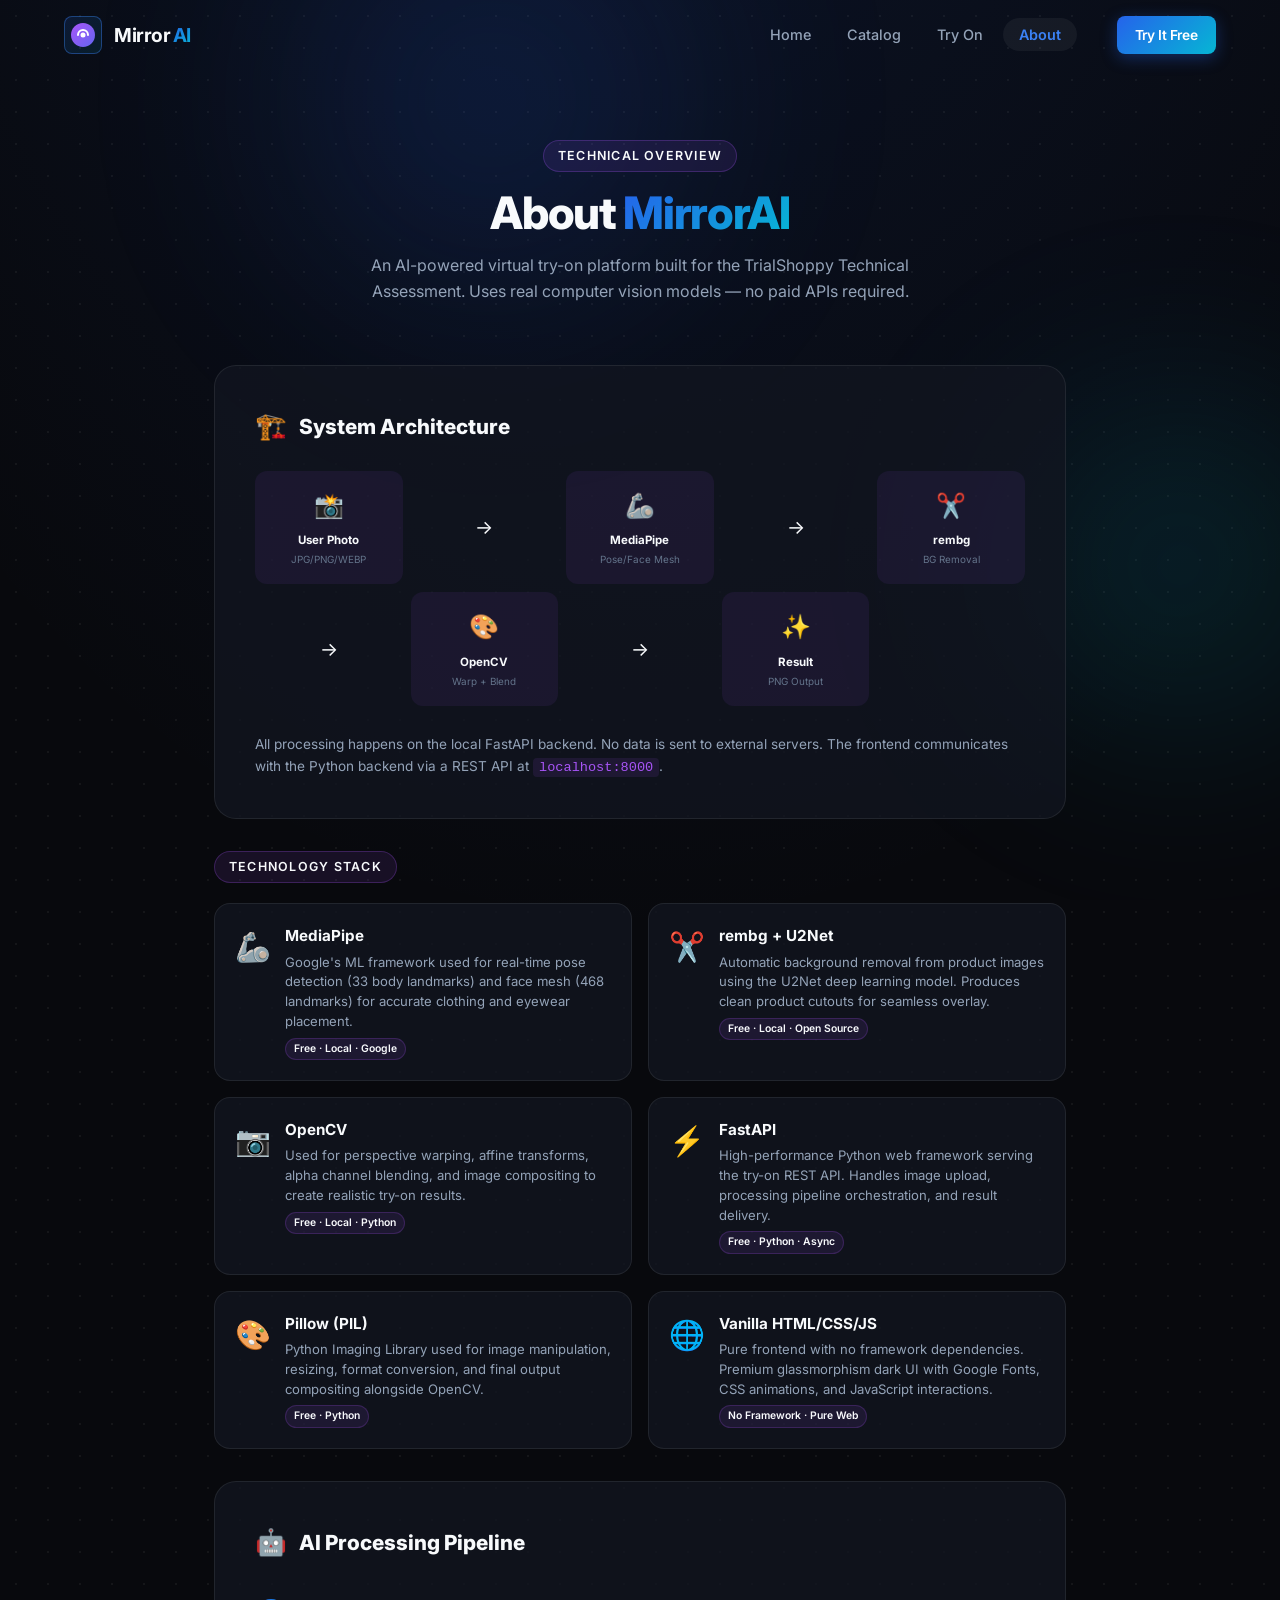
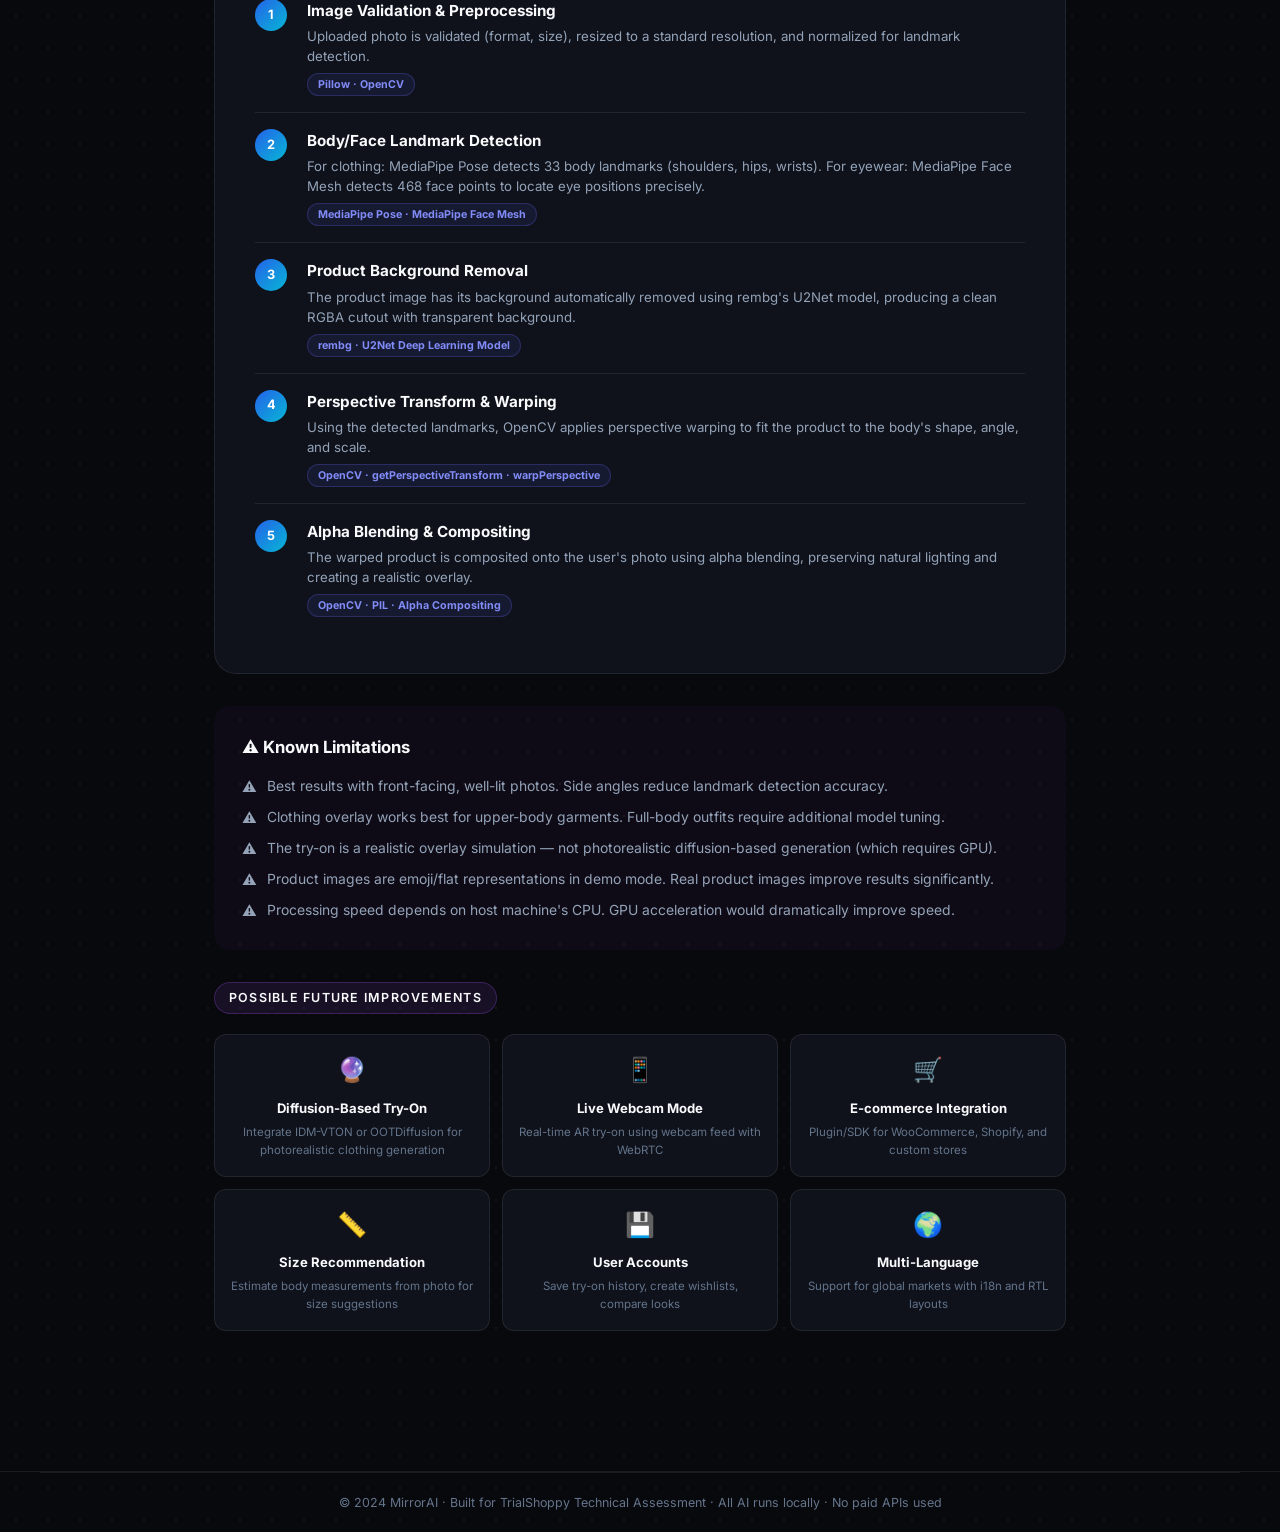
==== frontend/about.html @ 30d0e1f8 "Mirror AI" ====
<!DOCTYPE html>
<html lang="en">
<head>
  <meta charset="UTF-8" />
  <meta name="viewport" content="width=device-width, initial-scale=1.0" />
  <title>About — MirrorAI Virtual Try-On</title>
  <meta name="description" content="Learn about MirrorAI's technology stack, AI models used, architecture, and the team behind the virtual try-on platform." />
  <link rel="preconnect" href="https://fonts.googleapis.com" />
  <link rel="preconnect" href="https://fonts.gstatic.com" crossorigin />
  <link href="https://fonts.googleapis.com/css2?family=Outfit:wght@300;400;500;600;700;800;900&family=Inter:wght@300;400;500;600&display=swap" rel="stylesheet" />
  <link rel="stylesheet" href="css/main.css" />
  <style>
    .about-hero { padding: 140px 24px 60px; text-align: center; position: relative; z-index: 1; }
    .about-container { max-width: 900px; margin: 0 auto; padding: 0 24px 80px; position: relative; z-index: 1; }

    /* Architecture */
    .arch-card {
      background: var(--bg-card);
      border: 1px solid var(--border-subtle);
      border-radius: var(--radius-xl);
      padding: 40px;
      margin-bottom: 32px;
    }
    .arch-title { font-size: 1.3rem; font-weight: 800; margin-bottom: 24px; display: flex; align-items: center; gap: 12px; }
    .arch-emoji { font-size: 1.6rem; }

    .arch-flow {
      display: grid;
      grid-template-columns: repeat(5, 1fr);
      align-items: center;
      gap: 8px;
      margin-bottom: 28px;
    }

    .arch-node {
      text-align: center;
      padding: 16px 8px;
      background: rgba(168,85,247,0.08);
      border: 1px solid var(--border-purple);
      border-radius: var(--radius-md);
      transition: var(--transition-smooth);
    }

    .arch-node:hover { transform: translateY(-3px); box-shadow: var(--shadow-purple); }

    .arch-node-icon { font-size: 1.5rem; display: block; margin-bottom: 6px; }
    .arch-node-title { font-size: 0.72rem; font-weight: 700; color: var(--text-primary); }
    .arch-node-sub { font-size: 0.62rem; color: var(--text-muted); margin-top: 3px; }

    .arch-arrow {
      text-align: center;
      color: var(--purple-500);
      font-size: 1.2rem;
      flex-shrink: 0;
    }

    /* Tech Stack */
    .tech-grid {
      display: grid;
      grid-template-columns: repeat(2, 1fr);
      gap: 16px;
      margin-bottom: 32px;
    }

    .tech-card {
      display: flex;
      gap: 14px;
      align-items: flex-start;
      padding: 20px;
      background: var(--bg-card);
      border: 1px solid var(--border-subtle);
      border-radius: var(--radius-lg);
      transition: var(--transition-smooth);
    }
    .tech-card:hover { border-color: var(--border-purple); transform: translateY(-2px); }
    .tech-icon { font-size: 1.8rem; flex-shrink: 0; }
    .tech-name { font-size: 0.95rem; font-weight: 700; margin-bottom: 4px; }
    .tech-desc { font-size: 0.82rem; color: var(--text-secondary); line-height: 1.5; }
    .tech-badge { display: inline-block; margin-top: 6px; padding: 2px 8px; background: rgba(168,85,247,0.1); border: 1px solid rgba(168,85,247,0.2); border-radius: var(--radius-full); font-size: 0.65rem; font-weight: 600; color: var(--violet-400); }

    /* AI Pipeline */
    .pipeline {
      background: var(--bg-card);
      border: 1px solid var(--border-subtle);
      border-radius: var(--radius-xl);
      padding: 40px;
      margin-bottom: 32px;
    }

    .pipeline-step {
      display: flex;
      gap: 20px;
      align-items: flex-start;
      padding: 16px 0;
      border-bottom: 1px solid var(--border-subtle);
    }

    .pipeline-step:last-child { border-bottom: none; }

    .pipeline-num {
      width: 32px; height: 32px;
      background: var(--gradient-main);
      border-radius: 50%;
      display: flex; align-items: center; justify-content: center;
      font-size: 0.8rem; font-weight: 700; color: white;
      flex-shrink: 0;
    }

    .pipeline-content h4 { font-size: 0.95rem; font-weight: 700; margin-bottom: 4px; }
    .pipeline-content p { font-size: 0.83rem; color: var(--text-secondary); line-height: 1.5; }
    .pipeline-tech { display: inline-block; margin-top: 6px; padding: 2px 10px; background: rgba(99,102,241,0.1); border: 1px solid rgba(99,102,241,0.25); border-radius: var(--radius-full); font-size: 0.67rem; font-weight: 700; color: #818cf8; }

    /* Limitations */
    .limitations { background: rgba(168,85,247,0.04); border: 1px solid var(--border-purple); border-radius: var(--radius-lg); padding: 28px; margin-bottom: 32px; }
    .limitations h3 { font-size: 1.05rem; font-weight: 700; margin-bottom: 14px; }
    .limitations ul { list-style: none; display: flex; flex-direction: column; gap: 8px; }
    .limitations li { font-size: 0.87rem; color: var(--text-secondary); display: flex; gap: 10px; align-items: flex-start; }
    .limitations li::before { content: '⚠️'; font-size: 0.9rem; flex-shrink: 0; }

    /* Future */
    .future-grid { display: grid; grid-template-columns: repeat(3, 1fr); gap: 12px; }
    .future-card { padding: 16px; background: var(--bg-card); border: 1px solid var(--border-subtle); border-radius: var(--radius-md); text-align: center; }
    .future-icon { font-size: 1.5rem; margin-bottom: 8px; }
    .future-title { font-size: 0.82rem; font-weight: 700; color: var(--text-primary); margin-bottom: 4px; }
    .future-desc { font-size: 0.72rem; color: var(--text-muted); }

    @media (max-width: 768px) {
      .arch-flow { grid-template-columns: 1fr; }
      .arch-arrow { transform: rotate(90deg); font-size: 1rem; }
      .tech-grid { grid-template-columns: 1fr; }
      .future-grid { grid-template-columns: 1fr 1fr; }
    }
  </style>
</head>
<body>
  <div class="bg-orbs"><div class="orb orb-1"></div><div class="orb orb-2"></div></div>

  <nav class="navbar" id="navbar">
    <div class="nav-container">
      <a href="index.html" class="nav-logo">
        <div class="logo-icon">
          <svg width="28" height="28" viewBox="0 0 28 28" fill="none">
            <path d="M14 2C7.373 2 2 7.373 2 14s5.373 12 12 12 12-5.373 12-12S20.627 2 14 2z" fill="url(#lg)"/>
            <path d="M9 14a5 5 0 0 1 10 0" stroke="white" stroke-width="2" stroke-linecap="round"/>
            <circle cx="14" cy="14" r="2.5" fill="white"/>
            <defs><linearGradient id="lg" x1="2" y1="2" x2="26" y2="26" gradientUnits="userSpaceOnUse"><stop stop-color="#a855f7"/><stop offset="1" stop-color="#6366f1"/></linearGradient></defs>
          </svg>
        </div>
        <span class="logo-text">Mirror<span class="logo-accent">AI</span></span>
      </a>
      <ul class="nav-links">
        <li><a href="index.html" class="nav-link">Home</a></li>
        <li><a href="catalog.html" class="nav-link">Catalog</a></li>
        <li><a href="tryon.html" class="nav-link">Try On</a></li>
        <li><a href="about.html" class="nav-link active">About</a></li>
      </ul>
      <a href="tryon.html" class="btn-cta"><span>Try It Free</span></a>
      <button class="hamburger" id="hamburger"><span></span><span></span><span></span></button>
    </div>
  </nav>

  <section class="about-hero">
    <div class="section-tag">Technical Overview</div>
    <h1 class="section-title">About <span class="gradient-text">MirrorAI</span></h1>
    <p class="section-desc" style="max-width:560px;margin:0 auto">An AI-powered virtual try-on platform built for the TrialShoppy Technical Assessment. Uses real computer vision models — no paid APIs required.</p>
  </section>

  <div class="about-container">

    <!-- Architecture -->
    <div class="arch-card">
      <div class="arch-title"><span class="arch-emoji">🏗️</span> System Architecture</div>
      <div class="arch-flow">
        <div class="arch-node">
          <span class="arch-node-icon">📸</span>
          <div class="arch-node-title">User Photo</div>
          <div class="arch-node-sub">JPG/PNG/WEBP</div>
        </div>
        <div class="arch-arrow">→</div>
        <div class="arch-node">
          <span class="arch-node-icon">🦾</span>
          <div class="arch-node-title">MediaPipe</div>
          <div class="arch-node-sub">Pose/Face Mesh</div>
        </div>
        <div class="arch-arrow">→</div>
        <div class="arch-node">
          <span class="arch-node-icon">✂️</span>
          <div class="arch-node-title">rembg</div>
          <div class="arch-node-sub">BG Removal</div>
        </div>
        <div class="arch-arrow">→</div>
        <div class="arch-node">
          <span class="arch-node-icon">🎨</span>
          <div class="arch-node-title">OpenCV</div>
          <div class="arch-node-sub">Warp + Blend</div>
        </div>
        <div class="arch-arrow">→</div>
        <div class="arch-node">
          <span class="arch-node-icon">✨</span>
          <div class="arch-node-title">Result</div>
          <div class="arch-node-sub">PNG Output</div>
        </div>
      </div>
      <p style="font-size:0.85rem;color:var(--text-secondary)">All processing happens on the local FastAPI backend. No data is sent to external servers. The frontend communicates with the Python backend via a REST API at <code style="background:rgba(168,85,247,0.1);padding:2px 6px;border-radius:4px;color:#a855f7">localhost:8000</code>.</p>
    </div>

    <!-- Tech Stack -->
    <div class="section-tag" style="margin-bottom:20px">Technology Stack</div>
    <div class="tech-grid">
      <div class="tech-card">
        <span class="tech-icon">🦾</span>
        <div>
          <div class="tech-name">MediaPipe</div>
          <div class="tech-desc">Google's ML framework used for real-time pose detection (33 body landmarks) and face mesh (468 landmarks) for accurate clothing and eyewear placement.</div>
          <span class="tech-badge">Free · Local · Google</span>
        </div>
      </div>
      <div class="tech-card">
        <span class="tech-icon">✂️</span>
        <div>
          <div class="tech-name">rembg + U2Net</div>
          <div class="tech-desc">Automatic background removal from product images using the U2Net deep learning model. Produces clean product cutouts for seamless overlay.</div>
          <span class="tech-badge">Free · Local · Open Source</span>
        </div>
      </div>
      <div class="tech-card">
        <span class="tech-icon">📷</span>
        <div>
          <div class="tech-name">OpenCV</div>
          <div class="tech-desc">Used for perspective warping, affine transforms, alpha channel blending, and image compositing to create realistic try-on results.</div>
          <span class="tech-badge">Free · Local · Python</span>
        </div>
      </div>
      <div class="tech-card">
        <span class="tech-icon">⚡</span>
        <div>
          <div class="tech-name">FastAPI</div>
          <div class="tech-desc">High-performance Python web framework serving the try-on REST API. Handles image upload, processing pipeline orchestration, and result delivery.</div>
          <span class="tech-badge">Free · Python · Async</span>
        </div>
      </div>
      <div class="tech-card">
        <span class="tech-icon">🎨</span>
        <div>
          <div class="tech-name">Pillow (PIL)</div>
          <div class="tech-desc">Python Imaging Library used for image manipulation, resizing, format conversion, and final output compositing alongside OpenCV.</div>
          <span class="tech-badge">Free · Python</span>
        </div>
      </div>
      <div class="tech-card">
        <span class="tech-icon">🌐</span>
        <div>
          <div class="tech-name">Vanilla HTML/CSS/JS</div>
          <div class="tech-desc">Pure frontend with no framework dependencies. Premium glassmorphism dark UI with Google Fonts, CSS animations, and JavaScript interactions.</div>
          <span class="tech-badge">No Framework · Pure Web</span>
        </div>
      </div>
    </div>

    <!-- AI Pipeline -->
    <div class="pipeline">
      <div class="arch-title" style="margin-bottom:20px"><span class="arch-emoji">🤖</span> AI Processing Pipeline</div>
      <div class="pipeline-step">
        <div class="pipeline-num">1</div>
        <div class="pipeline-content">
          <h4>Image Validation & Preprocessing</h4>
          <p>Uploaded photo is validated (format, size), resized to a standard resolution, and normalized for landmark detection.</p>
          <span class="pipeline-tech">Pillow · OpenCV</span>
        </div>
      </div>
      <div class="pipeline-step">
        <div class="pipeline-num">2</div>
        <div class="pipeline-content">
          <h4>Body/Face Landmark Detection</h4>
          <p>For clothing: MediaPipe Pose detects 33 body landmarks (shoulders, hips, wrists). For eyewear: MediaPipe Face Mesh detects 468 face points to locate eye positions precisely.</p>
          <span class="pipeline-tech">MediaPipe Pose · MediaPipe Face Mesh</span>
        </div>
      </div>
      <div class="pipeline-step">
        <div class="pipeline-num">3</div>
        <div class="pipeline-content">
          <h4>Product Background Removal</h4>
          <p>The product image has its background automatically removed using rembg's U2Net model, producing a clean RGBA cutout with transparent background.</p>
          <span class="pipeline-tech">rembg · U2Net Deep Learning Model</span>
        </div>
      </div>
      <div class="pipeline-step">
        <div class="pipeline-num">4</div>
        <div class="pipeline-content">
          <h4>Perspective Transform & Warping</h4>
          <p>Using the detected landmarks, OpenCV applies perspective warping to fit the product to the body's shape, angle, and scale.</p>
          <span class="pipeline-tech">OpenCV · getPerspectiveTransform · warpPerspective</span>
        </div>
      </div>
      <div class="pipeline-step">
        <div class="pipeline-num">5</div>
        <div class="pipeline-content">
          <h4>Alpha Blending & Compositing</h4>
          <p>The warped product is composited onto the user's photo using alpha blending, preserving natural lighting and creating a realistic overlay.</p>
          <span class="pipeline-tech">OpenCV · PIL · Alpha Compositing</span>
        </div>
      </div>
    </div>

    <!-- Limitations -->
    <div class="limitations">
      <h3>⚠️ Known Limitations</h3>
      <ul>
        <li>Best results with front-facing, well-lit photos. Side angles reduce landmark detection accuracy.</li>
        <li>Clothing overlay works best for upper-body garments. Full-body outfits require additional model tuning.</li>
        <li>The try-on is a realistic overlay simulation — not photorealistic diffusion-based generation (which requires GPU).</li>
        <li>Product images are emoji/flat representations in demo mode. Real product images improve results significantly.</li>
        <li>Processing speed depends on host machine's CPU. GPU acceleration would dramatically improve speed.</li>
      </ul>
    </div>

    <!-- Future Improvements -->
    <div class="section-tag" style="margin-bottom:20px">Possible Future Improvements</div>
    <div class="future-grid">
      <div class="future-card">
        <div class="future-icon">🔮</div>
        <div class="future-title">Diffusion-Based Try-On</div>
        <div class="future-desc">Integrate IDM-VTON or OOTDiffusion for photorealistic clothing generation</div>
      </div>
      <div class="future-card">
        <div class="future-icon">📱</div>
        <div class="future-title">Live Webcam Mode</div>
        <div class="future-desc">Real-time AR try-on using webcam feed with WebRTC</div>
      </div>
      <div class="future-card">
        <div class="future-icon">🛒</div>
        <div class="future-title">E-commerce Integration</div>
        <div class="future-desc">Plugin/SDK for WooCommerce, Shopify, and custom stores</div>
      </div>
      <div class="future-card">
        <div class="future-icon">📏</div>
        <div class="future-title">Size Recommendation</div>
        <div class="future-desc">Estimate body measurements from photo for size suggestions</div>
      </div>
      <div class="future-card">
        <div class="future-icon">💾</div>
        <div class="future-title">User Accounts</div>
        <div class="future-desc">Save try-on history, create wishlists, compare looks</div>
      </div>
      <div class="future-card">
        <div class="future-icon">🌍</div>
        <div class="future-title">Multi-Language</div>
        <div class="future-desc">Support for global markets with i18n and RTL layouts</div>
      </div>
    </div>

  </div>

  <footer class="footer">
    <div class="footer-bottom">
      <p>© 2024 MirrorAI · Built for TrialShoppy Technical Assessment · All AI runs locally · No paid APIs used</p>
    </div>
  </footer>

  <script src="js/main.js"></script>
</body>
</html>
---- frontend/css/main.css ----
/* ============================================
   MirrorAI — Design System
   Precision Luxury Tech & Studio Modernism
   ============================================ */

/* ---------- CSS Variables ---------- */
:root {
  /* Brand Accents — Electric Sapphire & Polar Cyan */
  --accent-primary: #2563eb;
  --accent-light: #3b82f6;
  --accent-cyan: #06b6d4;
  --accent-sky: #38bdf8;
  --accent-glow: rgba(59, 130, 246, 0.22);

  /* Deep Space Obsidian Surfaces */
  --bg-primary: #08090d;
  --bg-secondary: #0e1118;
  --bg-card: rgba(18, 22, 32, 0.75);
  --bg-card-hover: rgba(24, 30, 44, 0.85);
  --bg-glass: rgba(255, 255, 255, 0.03);
  --bg-input: #12151f;

  /* Borders & Dividers */
  --border-subtle: rgba(255, 255, 255, 0.08);
  --border-card: rgba(255, 255, 255, 0.1);
  --border-accent: rgba(59, 130, 246, 0.4);
  --border-hover: rgba(255, 255, 255, 0.18);

  /* High-Contrast Titanium Typography */
  --text-primary: #f8fafc;
  --text-secondary: #94a3b8;
  --text-muted: #64748b;

  /* Gradients */
  --gradient-main: linear-gradient(135deg, #2563eb 0%, #06b6d4 100%);
  --gradient-card: linear-gradient(180deg, rgba(255, 255, 255, 0.05) 0%, rgba(255, 255, 255, 0.01) 100%);
  --gradient-glow: radial-gradient(ellipse at 50% 0%, rgba(37, 99, 235, 0.15) 0%, transparent 70%);

  /* Shadows */
  --shadow-sm: 0 2px 8px rgba(0, 0, 0, 0.4);
  --shadow-card: 0 12px 36px -8px rgba(0, 0, 0, 0.6), inset 0 1px 0 rgba(255, 255, 255, 0.08);
  --shadow-card-hover: 0 20px 48px -10px rgba(0, 0, 0, 0.8), 0 0 24px rgba(59, 130, 246, 0.15), inset 0 1px 0 rgba(255, 255, 255, 0.14);
  --shadow-button: 0 4px 16px rgba(37, 99, 235, 0.35);
  --shadow-button-hover: 0 6px 24px rgba(37, 99, 235, 0.55);

  /* Radii */
  --radius-xs: 6px;
  --radius-sm: 8px;
  --radius-md: 12px;
  --radius-lg: 16px;
  --radius-xl: 22px;
  --radius-full: 9999px;

  /* Transitions */
  --transition-fast: 0.15s ease;
  --transition-smooth: 0.25s cubic-bezier(0.16, 1, 0.3, 1);
  --transition-bounce: 0.35s cubic-bezier(0.34, 1.56, 0.64, 1);
}

/* ---------- Reset & Base ---------- */
*, *::before, *::after { box-sizing: border-box; margin: 0; padding: 0; }

html { scroll-behavior: smooth; }

body {
  font-family: 'Inter', -apple-system, BlinkMacSystemFont, 'Segoe UI', Roboto, sans-serif;
  background-color: var(--bg-primary);
  background-image: 
    radial-gradient(ellipse 80% 50% at 50% -20%, rgba(37, 99, 235, 0.14), transparent),
    radial-gradient(rgba(255, 255, 255, 0.05) 1px, transparent 1px);
  background-size: 100% 100%, 32px 32px;
  color: var(--text-primary);
  min-height: 100vh;
  overflow-x: hidden;
  line-height: 1.6;
  -webkit-font-smoothing: antialiased;
  -moz-osx-font-smoothing: grayscale;
}

a { text-decoration: none; color: inherit; }
img { max-width: 100%; display: block; }
button { cursor: pointer; border: none; background: none; font-family: inherit; }

/* ---------- Subtle Atmospheric Ambience ---------- */
.bg-orbs {
  position: fixed;
  inset: 0;
  pointer-events: none;
  z-index: 0;
  overflow: hidden;
}

.orb {
  position: absolute;
  border-radius: 50%;
  filter: blur(100px);
  opacity: 0.2;
  transition: opacity 0.5s ease;
}

.orb-1 {
  width: 600px; height: 600px;
  background: radial-gradient(circle, #2563eb 0%, transparent 70%);
  top: -200px; left: 15%;
}
.orb-2 {
  width: 500px; height: 500px;
  background: radial-gradient(circle, #06b6d4 0%, transparent 70%);
  top: 35%; right: -150px;
}
.orb-3 {
  width: 450px; height: 450px;
  background: radial-gradient(circle, #1d4ed8 0%, transparent 70%);
  bottom: 10%; left: -100px;
}
.orb-4 {
  width: 400px; height: 400px;
  background: radial-gradient(circle, #0284c7 0%, transparent 70%);
  bottom: -150px; right: 20%;
}

/* ---------- Navbar ---------- */
.navbar {
  position: fixed;
  top: 0; left: 0; right: 0;
  z-index: 1000;
  padding: 16px 0;
  transition: var(--transition-smooth);
}

.navbar.scrolled {
  background: rgba(8, 9, 13, 0.82);
  backdrop-filter: blur(20px);
  -webkit-backdrop-filter: blur(20px);
  border-bottom: 1px solid var(--border-subtle);
  padding: 12px 0;
  box-shadow: 0 8px 32px rgba(0, 0, 0, 0.5);
}

.nav-container {
  max-width: 1200px;
  margin: 0 auto;
  padding: 0 24px;
  display: flex;
  align-items: center;
  gap: 40px;
}

.nav-logo {
  display: flex;
  align-items: center;
  gap: 12px;
  flex-shrink: 0;
}

.logo-icon {
  width: 38px; height: 38px;
  display: flex; align-items: center; justify-content: center;
  background: linear-gradient(135deg, rgba(37, 99, 235, 0.15), rgba(6, 182, 212, 0.1));
  border: 1px solid var(--border-accent);
  border-radius: var(--radius-sm);
  transition: var(--transition-smooth);
}

.nav-logo:hover .logo-icon {
  background: linear-gradient(135deg, rgba(37, 99, 235, 0.3), rgba(6, 182, 212, 0.2));
  border-color: var(--accent-light);
  box-shadow: 0 0 20px rgba(59, 130, 246, 0.3);
}

.logo-text {
  font-size: 1.2rem;
  font-weight: 700;
  color: var(--text-primary);
  letter-spacing: -0.02em;
}

.logo-accent { 
  background: var(--gradient-main);
  -webkit-background-clip: text;
  -webkit-text-fill-color: transparent;
  background-clip: text;
  margin-left: 2px;
}

.nav-links {
  display: flex;
  align-items: center;
  gap: 4px;
  list-style: none;
  margin-left: auto;
}

.nav-link {
  padding: 8px 16px;
  font-size: 0.9rem;
  font-weight: 500;
  color: var(--text-secondary);
  border-radius: var(--radius-full);
  transition: var(--transition-fast);
}

.nav-link:hover, .nav-link.active {
  color: var(--text-primary);
  background: rgba(255, 255, 255, 0.05);
}

.nav-link.active { 
  color: var(--accent-light); 
  font-weight: 600;
}

.btn-cta {
  display: flex;
  align-items: center;
  gap: 8px;
  padding: 8px 18px;
  background: var(--gradient-main);
  border-radius: var(--radius-sm);
  font-size: 0.86rem;
  font-weight: 600;
  color: #ffffff;
  transition: var(--transition-smooth);
  box-shadow: var(--shadow-button);
  white-space: nowrap;
  flex-shrink: 0;
  letter-spacing: -0.01em;
}

.btn-cta:hover {
  transform: translateY(-1px);
  box-shadow: var(--shadow-button-hover);
  filter: brightness(1.08);
}

.hamburger {
  display: none;
  flex-direction: column;
  gap: 5px;
  padding: 8px;
  margin-left: auto;
}
.hamburger span {
  width: 22px; height: 2px;
  background: var(--text-secondary);
  border-radius: 2px;
  transition: var(--transition-smooth);
}

/* ---------- Hero Section ---------- */
.hero {
  position: relative;
  z-index: 1;
  min-height: 100vh;
  display: flex;
  align-items: center;
  padding: 130px 24px 80px;
  max-width: 1200px;
  margin: 0 auto;
  gap: 60px;
}

.hero-content {
  flex: 1;
  max-width: 580px;
}

.hero-badge {
  display: inline-flex;
  align-items: center;
  gap: 8px;
  padding: 6px 14px;
  background: rgba(37, 99, 235, 0.08);
  border: 1px solid rgba(59, 130, 246, 0.25);
  border-radius: var(--radius-full);
  font-size: 0.78rem;
  font-weight: 600;
  color: var(--accent-sky);
  letter-spacing: 0.04em;
  text-transform: uppercase;
  margin-bottom: 24px;
  animation: fadeInUp 0.5s ease both;
}

.badge-dot {
  width: 6px; height: 6px;
  background: var(--accent-cyan);
  border-radius: 50%;
  box-shadow: 0 0 8px var(--accent-cyan);
  animation: pulse 2s ease infinite;
}

@keyframes pulse {
  0%, 100% { opacity: 1; transform: scale(1); }
  50% { opacity: 0.6; transform: scale(1.3); }
}

.hero-title {
  font-size: clamp(3rem, 5.5vw, 4.8rem);
  font-weight: 800;
  line-height: 1.05;
  letter-spacing: -0.04em;
  margin-bottom: 22px;
  animation: fadeInUp 0.5s 0.1s ease both;
}

.gradient-text {
  background: var(--gradient-main);
  -webkit-background-clip: text;
  -webkit-text-fill-color: transparent;
  background-clip: text;
}

.hero-subtitle-inline {
  color: var(--text-muted);
  font-weight: 700;
}

.hero-description {
  font-size: 1.08rem;
  color: var(--text-secondary);
  line-height: 1.65;
  margin-bottom: 36px;
  font-weight: 400;
  animation: fadeInUp 0.5s 0.2s ease both;
}

.hero-description em { color: var(--accent-sky); font-style: normal; font-weight: 600; }

.hero-actions {
  display: flex;
  gap: 14px;
  align-items: center;
  flex-wrap: wrap;
  margin-bottom: 48px;
  animation: fadeInUp 0.5s 0.3s ease both;
}

.btn-primary {
  display: inline-flex;
  align-items: center;
  gap: 10px;
  padding: 12px 24px;
  background: var(--gradient-main);
  border-radius: var(--radius-sm);
  font-size: 0.95rem;
  font-weight: 600;
  color: white;
  box-shadow: var(--shadow-button);
  transition: var(--transition-smooth);
  position: relative;
  overflow: hidden;
  letter-spacing: -0.01em;
}

.btn-primary:hover {
  transform: translateY(-2px);
  box-shadow: var(--shadow-button-hover);
  filter: brightness(1.08);
}
.btn-primary:active { transform: translateY(0); }

.btn-secondary {
  display: inline-flex;
  align-items: center;
  gap: 8px;
  padding: 12px 24px;
  background: var(--bg-card);
  border: 1px solid var(--border-subtle);
  border-radius: var(--radius-sm);
  font-size: 0.95rem;
  font-weight: 500;
  color: var(--text-primary);
  transition: var(--transition-smooth);
}

.btn-secondary:hover {
  background: var(--bg-card-hover);
  border-color: var(--border-hover);
  transform: translateY(-1px);
}

.btn-ghost {
  font-size: 0.92rem;
  font-weight: 600;
  color: var(--text-secondary);
  padding: 8px 6px;
  transition: var(--transition-fast);
}
.btn-ghost:hover { color: var(--accent-light); }

.btn-large { padding: 16px 36px; font-size: 1.05rem; }

.hero-stats {
  display: flex;
  align-items: center;
  gap: 24px;
  animation: fadeInUp 0.6s 0.4s ease both;
}

.stat { text-align: center; }
.stat-number {
  display: block;
  font-size: 1.6rem;
  font-weight: 800;
  background: var(--gradient-main);
  -webkit-background-clip: text;
  -webkit-text-fill-color: transparent;
  background-clip: text;
  letter-spacing: -0.02em;
}
.stat-label { font-size: 0.78rem; color: var(--text-muted); font-weight: 500; margin-top: 2px; }
.stat-divider { width: 1px; height: 36px; background: var(--border-subtle); }

/* ---------- Hero Visual ---------- */
.hero-visual {
  flex: 1;
  display: flex;
  align-items: center;
  justify-content: center;
  position: relative;
  animation: fadeInUp 0.6s 0.2s ease both;
}

.phone-mockup {
  position: relative;
  z-index: 2;
}

.phone-frame {
  width: 260px;
  background: rgba(13,13,26,0.9);
  border: 1.5px solid rgba(168,85,247,0.3);
  border-radius: 36px;
  padding: 16px;
  backdrop-filter: blur(20px);
  box-shadow: 0 30px 80px rgba(0,0,0,0.5), inset 0 1px 0 rgba(255,255,255,0.1), var(--shadow-purple);
  position: relative;
  overflow: hidden;
}

.phone-frame::before {
  content: '';
  position: absolute;
  top: 0; left: 50%;
  transform: translateX(-50%);
  width: 80px; height: 22px;
  background: rgba(7,7,15,0.95);
  border-radius: 0 0 16px 16px;
}

.phone-screen { border-radius: 24px; overflow: hidden; }

.screen-header {
  display: flex;
  align-items: center;
  justify-content: space-between;
  padding: 20px 16px 12px;
  background: rgba(168,85,247,0.08);
  border-bottom: 1px solid var(--border-subtle);
}

.screen-logo { font-size: 0.8rem; font-weight: 700; color: var(--violet-400); }
.screen-status { font-size: 0.65rem; color: #4ade80; font-weight: 600; }

.screen-content {
  height: 340px;
  background: linear-gradient(180deg, rgba(13,13,26,1) 0%, rgba(30,20,60,0.8) 100%);
  display: flex;
  flex-direction: column;
  align-items: center;
  justify-content: center;
  padding: 20px;
  position: relative;
  overflow: hidden;
}

.avatar-container {
  position: relative;
  width: 120px;
  height: 200px;
  margin: 0 auto;
}

.avatar-silhouette { width: 100%; height: 100%; }

.scan-line {
  position: absolute;
  left: -10%; right: -10%;
  height: 2px;
  background: linear-gradient(90deg, transparent, rgba(168,85,247,0.8), transparent);
  animation: scanMove 2.5s ease-in-out infinite;
  box-shadow: 0 0 12px rgba(168,85,247,0.6);
}

@keyframes scanMove {
  0% { top: 5%; opacity: 0; }
  10% { opacity: 1; }
  90% { opacity: 1; }
  100% { top: 95%; opacity: 0; }
}

.ai-points { position: absolute; inset: 0; }
.ai-point {
  position: absolute;
  width: 6px; height: 6px;
  background: var(--purple-500);
  border-radius: 50%;
  box-shadow: 0 0 8px var(--purple-500);
  animation: aiPulse 1.5s ease infinite;
}
.ai-point:nth-child(2) { animation-delay: 0.2s; }
.ai-point:nth-child(3) { animation-delay: 0.4s; }
.ai-point:nth-child(4) { animation-delay: 0.6s; }
.ai-point:nth-child(5) { animation-delay: 0.8s; }
.ai-point:nth-child(6) { animation-delay: 1.0s; }
.ai-point:nth-child(7) { animation-delay: 1.2s; }

@keyframes aiPulse {
  0%, 100% { opacity: 0.4; transform: scale(1); }
  50% { opacity: 1; transform: scale(1.4); }
}

.screen-tags {
  display: flex;
  flex-direction: column;
  gap: 8px;
  margin-top: 16px;
  width: 100%;
}

.tag {
  padding: 6px 12px;
  border-radius: var(--radius-full);
  font-size: 0.7rem;
  font-weight: 600;
  text-align: center;
}

.tag-1 {
  background: rgba(168,85,247,0.15);
  border: 1px solid rgba(168,85,247,0.3);
  color: var(--violet-400);
  animation: tagPop 2s ease infinite;
}
.tag-2 {
  background: rgba(99,102,241,0.15);
  border: 1px solid rgba(99,102,241,0.3);
  color: #818cf8;
  animation: tagPop 2s 1s ease infinite;
}

@keyframes tagPop {
  0%, 100% { opacity: 0.7; }
  50% { opacity: 1; }
}

.phone-glow {
  position: absolute;
  bottom: -60px; left: 50%;
  transform: translateX(-50%);
  width: 200px; height: 120px;
  background: radial-gradient(ellipse, rgba(168,85,247,0.4), transparent 70%);
  border-radius: 50%;
  filter: blur(20px);
}

/* Floating Cards */
.floating-cards { position: absolute; inset: 0; pointer-events: none; }

.float-card {
  position: absolute;
  display: flex;
  align-items: center;
  gap: 10px;
  padding: 12px 16px;
  background: rgba(13,13,26,0.85);
  border: 1px solid var(--border-purple);
  border-radius: var(--radius-md);
  backdrop-filter: blur(12px);
  box-shadow: var(--shadow-card);
  pointer-events: all;
}

.card-clothing { top: 10%; right: -20px; animation: floatCard 5s ease-in-out infinite; }
.card-eyewear { top: 45%; left: -30px; animation: floatCard 5s 1.5s ease-in-out infinite; }
.card-result { bottom: 15%; right: -20px; animation: floatCard 5s 3s ease-in-out infinite; }

@keyframes floatCard {
  0%, 100% { transform: translateY(0); }
  50% { transform: translateY(-10px); }
}

.fc-emoji { font-size: 1.4rem; }
.fc-title { font-size: 0.78rem; font-weight: 700; color: var(--text-primary); }
.fc-sub { font-size: 0.65rem; color: var(--text-muted); }

/* ---------- Sections Common ---------- */
.section-container {
  max-width: 1200px;
  margin: 0 auto;
  padding: 80px 24px;
  position: relative;
  z-index: 1;
}

.section-header {
  text-align: center;
  margin-bottom: 60px;
}

.section-tag {
  display: inline-block;
  padding: 5px 14px;
  background: rgba(168,85,247,0.1);
  border: 1px solid rgba(168,85,247,0.25);
  border-radius: var(--radius-full);
  font-size: 0.78rem;
  font-weight: 600;
  color: var(--purple-500);
  text-transform: uppercase;
  letter-spacing: 0.1em;
  margin-bottom: 16px;
}

.section-title {
  font-size: clamp(2rem, 4vw, 2.8rem);
  font-weight: 800;
  letter-spacing: -0.03em;
  margin-bottom: 14px;
  line-height: 1.15;
}

.section-desc {
  font-size: 1rem;
  color: var(--text-secondary);
  max-width: 540px;
  margin: 0 auto;
}

/* ---------- How It Works ---------- */
.how-it-works { position: relative; z-index: 1; }

.steps-grid {
  display: flex;
  align-items: flex-start;
  gap: 0;
}

.step-card {
  flex: 1;
  padding: 36px 32px;
  background: var(--bg-card);
  border: 1px solid var(--border-subtle);
  border-radius: var(--radius-lg);
  transition: var(--transition-smooth);
  position: relative;
  overflow: hidden;
}

.step-card::before {
  content: '';
  position: absolute;
  inset: 0;
  background: var(--gradient-main);
  opacity: 0;
  transition: var(--transition-smooth);
}

.step-card:hover {
  border-color: var(--border-purple);
  transform: translateY(-6px);
  box-shadow: var(--shadow-purple);
}

.step-card:hover::before { opacity: 0.05; }

.step-number {
  font-size: 3rem;
  font-weight: 900;
  background: var(--gradient-main);
  -webkit-background-clip: text;
  -webkit-text-fill-color: transparent;
  background-clip: text;
  opacity: 0.3;
  margin-bottom: 20px;
  line-height: 1;
}

.step-icon {
  width: 56px; height: 56px;
  display: flex; align-items: center; justify-content: center;
  background: rgba(168,85,247,0.1);
  border: 1px solid rgba(168,85,247,0.2);
  border-radius: var(--radius-md);
  margin-bottom: 20px;
}

.step-title { font-size: 1.15rem; font-weight: 700; margin-bottom: 12px; }
.step-desc { font-size: 0.9rem; color: var(--text-secondary); line-height: 1.6; }

.step-connector {
  flex: 0 0 48px;
  height: 2px;
  background: linear-gradient(90deg, var(--border-subtle), var(--border-purple), var(--border-subtle));
  margin-top: 80px;
  position: relative;
}

.step-connector::after {
  content: '→';
  position: absolute;
  top: 50%; left: 50%;
  transform: translate(-50%, -50%);
  color: var(--purple-500);
  font-size: 1rem;
  background: var(--bg-primary);
  padding: 0 4px;
}

/* ---------- Features ---------- */
.features { position: relative; z-index: 1; }

.features-grid {
  display: grid;
  grid-template-columns: repeat(3, 1fr);
  grid-template-rows: auto auto;
  gap: 20px;
}

.feature-card {
  padding: 32px;
  background: var(--bg-card);
  border: 1px solid var(--border-subtle);
  border-radius: var(--radius-lg);
  transition: var(--transition-smooth);
  position: relative;
  overflow: hidden;
}

.feature-card::after {
  content: '';
  position: absolute;
  top: 0; left: 0;
  right: 0; height: 2px;
  background: var(--gradient-main);
  opacity: 0;
  transition: var(--transition-smooth);
}

.feature-card:hover {
  border-color: var(--border-purple);
  transform: translateY(-4px);
  box-shadow: var(--shadow-card);
}

.feature-card:hover::after { opacity: 1; }

.feature-large {
  grid-column: span 2;
}

.feature-icon-bg {
  width: 52px; height: 52px;
  background: rgba(168,85,247,0.1);
  border: 1px solid rgba(168,85,247,0.2);
  border-radius: var(--radius-md);
  display: flex; align-items: center; justify-content: center;
  margin-bottom: 18px;
  font-size: 1.5rem;
}

.feature-card h3 { font-size: 1.1rem; font-weight: 700; margin-bottom: 10px; }
.feature-card p { font-size: 0.88rem; color: var(--text-secondary); line-height: 1.65; margin-bottom: 14px; }

.feature-tag {
  display: inline-block;
  padding: 4px 10px;
  background: rgba(168,85,247,0.1);
  border: 1px solid rgba(168,85,247,0.2);
  border-radius: var(--radius-full);
  font-size: 0.72rem;
  font-weight: 600;
  color: var(--violet-400);
}

/* ---------- CTA Section ---------- */
.cta-section { position: relative; z-index: 1; }

.cta-card {
  position: relative;
  padding: 80px 64px;
  background: var(--bg-card);
  border: 1px solid var(--border-purple);
  border-radius: var(--radius-xl);
  overflow: hidden;
  display: flex;
  align-items: center;
  gap: 40px;
}

.cta-glow {
  position: absolute;
  top: -100px; left: -100px;
  width: 400px; height: 400px;
  background: radial-gradient(circle, rgba(168,85,247,0.15), transparent 60%);
  pointer-events: none;
}

.cta-content { flex: 1; position: relative; z-index: 1; }
.cta-content h2 { font-size: clamp(1.8rem, 3.5vw, 2.6rem); font-weight: 800; margin-bottom: 16px; line-height: 1.2; }
.cta-content p { font-size: 1rem; color: var(--text-secondary); margin-bottom: 32px; }

.cta-actions { display: flex; align-items: center; gap: 24px; flex-wrap: wrap; }

.cta-visual {
  position: relative;
  width: 200px; height: 200px;
  flex-shrink: 0;
}

.cta-circle {
  position: absolute;
  border-radius: 50%;
  border: 1px solid rgba(168,85,247,0.3);
  animation: circleExpand 3s ease-in-out infinite;
}
.cta-circle-1 { inset: 30px; animation-delay: 0s; }
.cta-circle-2 { inset: 15px; animation-delay: 0.5s; border-color: rgba(99,102,241,0.3); }
.cta-circle-3 { inset: 0; animation-delay: 1s; border-color: rgba(192,132,252,0.2); }

@keyframes circleExpand {
  0%, 100% { transform: scale(1); opacity: 0.6; }
  50% { transform: scale(1.05); opacity: 1; }
}

/* ---------- Footer ---------- */
.footer {
  position: relative;
  z-index: 1;
  border-top: 1px solid var(--border-subtle);
  margin-top: 60px;
}

.footer-container {
  max-width: 1200px;
  margin: 0 auto;
  padding: 60px 24px 40px;
  display: flex;
  gap: 80px;
  align-items: flex-start;
}

.footer-brand { flex: 1; }
.footer-tagline { color: var(--text-secondary); font-size: 0.88rem; margin: 12px 0 6px; }
.footer-tech { color: var(--text-muted); font-size: 0.78rem; }

.footer-links { display: flex; gap: 60px; }
.footer-col { display: flex; flex-direction: column; gap: 10px; }
.footer-col h4 { font-size: 0.82rem; font-weight: 700; color: var(--text-primary); text-transform: uppercase; letter-spacing: 0.08em; margin-bottom: 4px; }
.footer-col a { font-size: 0.88rem; color: var(--text-muted); transition: var(--transition-fast); }
.footer-col a:hover { color: var(--purple-500); }

.footer-bottom {
  max-width: 1200px;
  margin: 0 auto;
  padding: 20px 24px;
  border-top: 1px solid var(--border-subtle);
  text-align: center;
  font-size: 0.78rem;
  color: var(--text-muted);
}

/* ---------- Animations ---------- */
@keyframes fadeInUp {
  from { opacity: 0; transform: translateY(20px); }
  to { opacity: 1; transform: translateY(0); }
}

/* ---------- Scroll Reveal ---------- */
.reveal {
  opacity: 0;
  transform: translateY(30px);
  transition: opacity 0.6s ease, transform 0.6s ease;
}
.reveal.visible {
  opacity: 1;
  transform: translateY(0);
}

/* ---------- Responsive ---------- */
@media (max-width: 1024px) {
  .hero { flex-direction: column; text-align: center; padding-top: 100px; }
  .hero-content { max-width: 100%; }
  .hero-actions { justify-content: center; }
  .hero-stats { justify-content: center; }
  .hero-visual { width: 100%; justify-content: center; }
  .floating-cards .float-card { display: none; }
  .steps-grid { flex-direction: column; }
  .step-connector { display: none; }
  .features-grid { grid-template-columns: 1fr 1fr; }
  .feature-large { grid-column: span 2; }
  .cta-card { flex-direction: column; text-align: center; padding: 60px 32px; }
  .cta-actions { justify-content: center; }
  .cta-visual { display: none; }
}

@media (max-width: 768px) {
  .nav-links { display: none; }
  .btn-cta { display: none; }
  .hamburger { display: flex; }
  .features-grid { grid-template-columns: 1fr; }
  .feature-large { grid-column: span 1; }
  .footer-container { flex-direction: column; gap: 40px; }
  .footer-links { gap: 40px; }
  .hero-title { font-size: 2.6rem; }
}

/* ---------- Page Transitions ---------- */
.page-loader {
  position: fixed;
  inset: 0;
  background: var(--bg-primary);
  z-index: 9999;
  display: flex;
  align-items: center;
  justify-content: center;
  transition: opacity 0.4s ease, visibility 0.4s ease;
}

.page-loader.hidden {
  opacity: 0;
  visibility: hidden;
}

.loader-ring {
  width: 40px; height: 40px;
  border: 3px solid var(--border-subtle);
  border-top-color: var(--purple-500);
  border-radius: 50%;
  animation: spin 0.8s linear infinite;
}

@keyframes spin { to { transform: rotate(360deg); } }
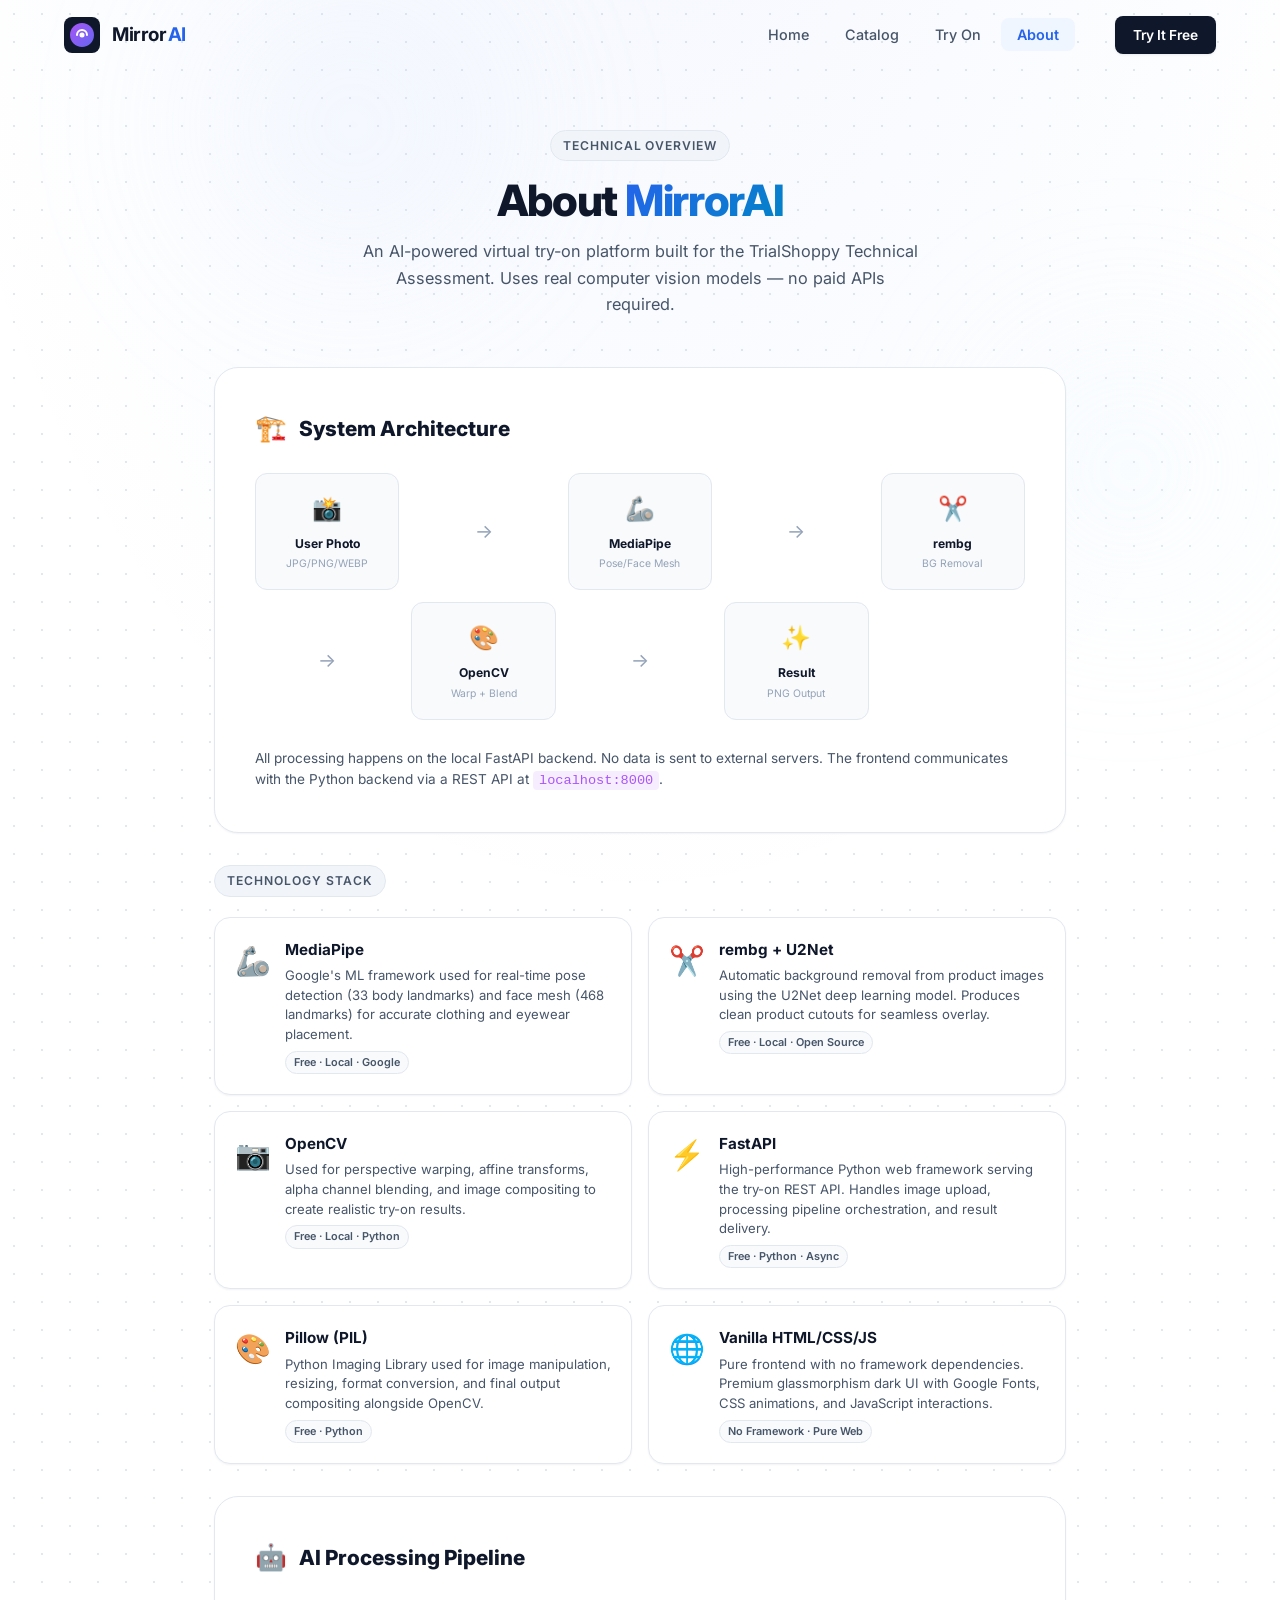
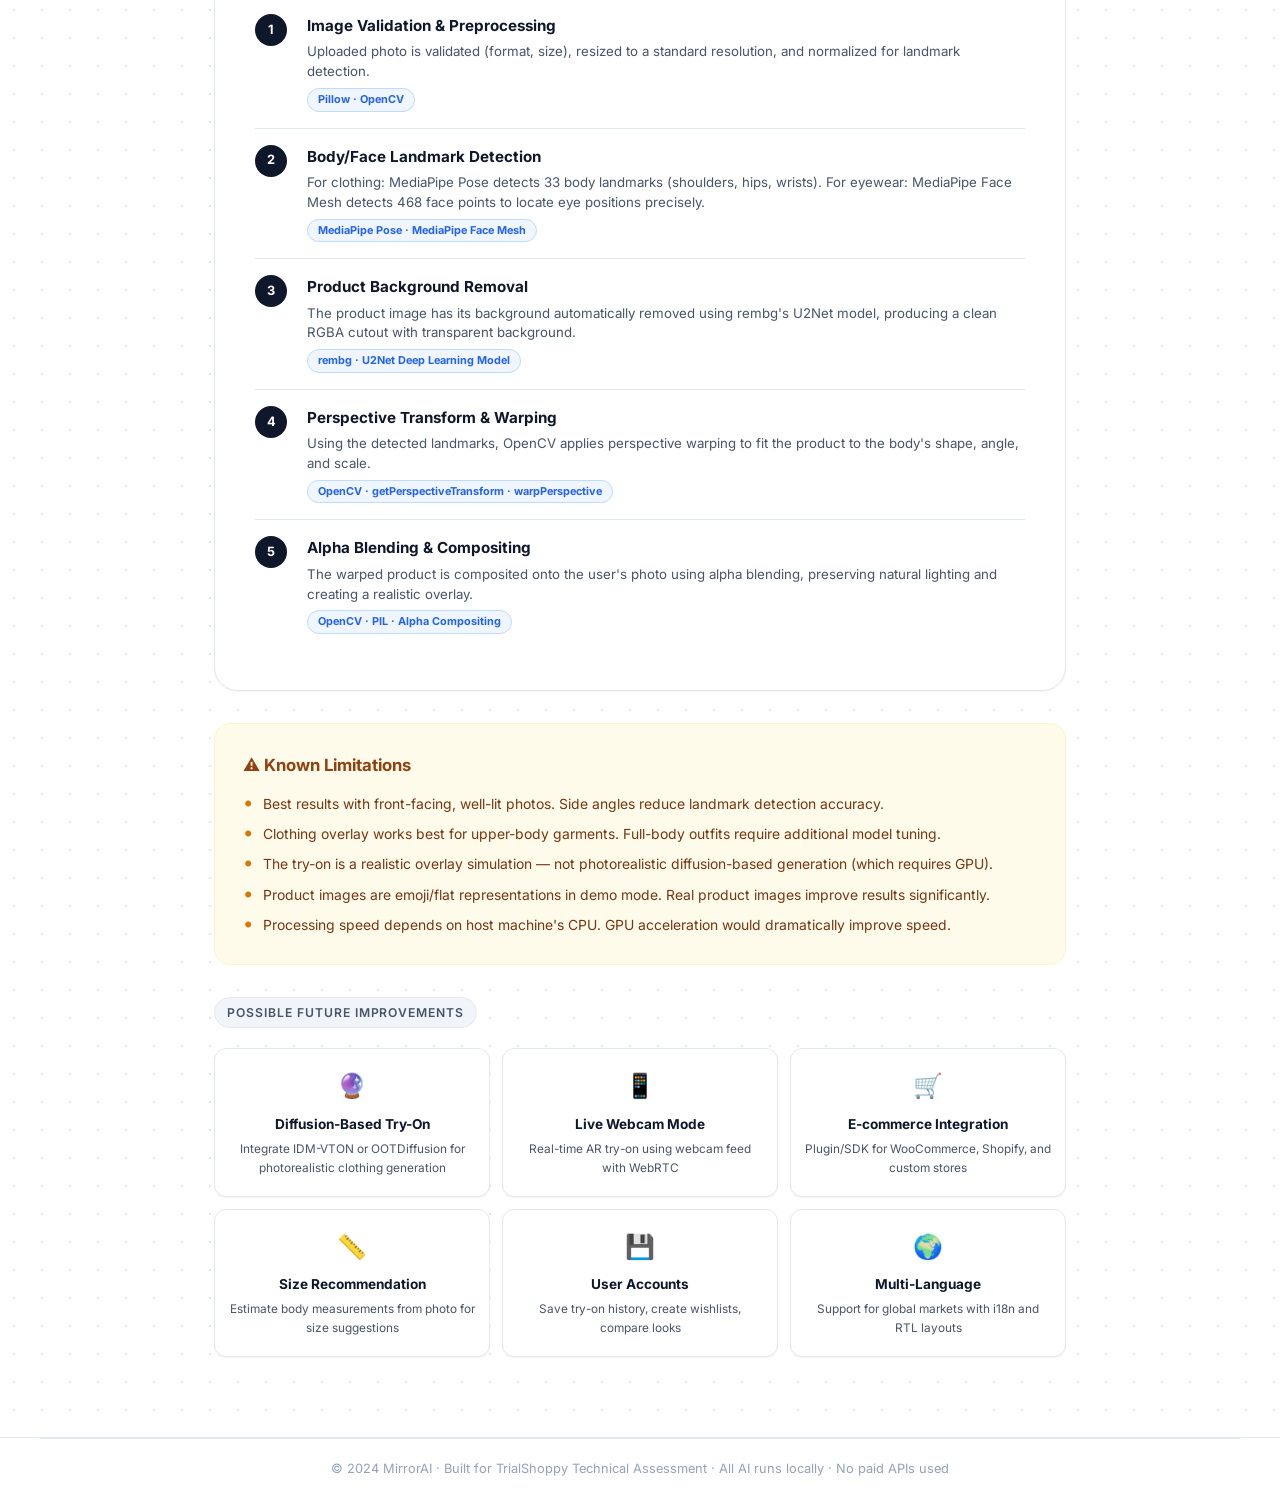
==== commit cda43897: "updated ui" ====
--- a/frontend/about.html
+++ b/frontend/about.html
@@ -10,46 +10,47 @@
   <link href="https://fonts.googleapis.com/css2?family=Outfit:wght@300;400;500;600;700;800;900&family=Inter:wght@300;400;500;600&display=swap" rel="stylesheet" />
   <link rel="stylesheet" href="css/main.css" />
   <style>
-    .about-hero { padding: 140px 24px 60px; text-align: center; position: relative; z-index: 1; }
+    .about-hero { padding: 130px 24px 50px; text-align: center; position: relative; z-index: 1; }
     .about-container { max-width: 900px; margin: 0 auto; padding: 0 24px 80px; position: relative; z-index: 1; }
 
     /* Architecture */
     .arch-card {
-      background: var(--bg-card);
+      background: #ffffff;
       border: 1px solid var(--border-subtle);
       border-radius: var(--radius-xl);
       padding: 40px;
       margin-bottom: 32px;
-    }
-    .arch-title { font-size: 1.3rem; font-weight: 800; margin-bottom: 24px; display: flex; align-items: center; gap: 12px; }
+      box-shadow: var(--shadow-xs);
+    }
+    .arch-title { font-size: 1.3rem; font-weight: 800; color: var(--text-primary); margin-bottom: 24px; display: flex; align-items: center; gap: 12px; }
     .arch-emoji { font-size: 1.6rem; }
 
     .arch-flow {
       display: grid;
       grid-template-columns: repeat(5, 1fr);
       align-items: center;
-      gap: 8px;
+      gap: 12px;
       margin-bottom: 28px;
     }
 
     .arch-node {
       text-align: center;
       padding: 16px 8px;
-      background: rgba(168,85,247,0.08);
-      border: 1px solid var(--border-purple);
+      background: var(--bg-secondary);
+      border: 1px solid var(--border-subtle);
       border-radius: var(--radius-md);
       transition: var(--transition-smooth);
     }
 
-    .arch-node:hover { transform: translateY(-3px); box-shadow: var(--shadow-purple); }
+    .arch-node:hover { transform: translateY(-3px); border-color: var(--border-hover); box-shadow: var(--shadow-card); }
 
     .arch-node-icon { font-size: 1.5rem; display: block; margin-bottom: 6px; }
-    .arch-node-title { font-size: 0.72rem; font-weight: 700; color: var(--text-primary); }
-    .arch-node-sub { font-size: 0.62rem; color: var(--text-muted); margin-top: 3px; }
+    .arch-node-title { font-size: 0.76rem; font-weight: 700; color: var(--text-primary); }
+    .arch-node-sub { font-size: 0.65rem; color: var(--text-muted); margin-top: 3px; }
 
     .arch-arrow {
       text-align: center;
-      color: var(--purple-500);
+      color: var(--text-muted);
       font-size: 1.2rem;
       flex-shrink: 0;
     }
@@ -67,24 +68,26 @@
       gap: 14px;
       align-items: flex-start;
       padding: 20px;
-      background: var(--bg-card);
+      background: #ffffff;
       border: 1px solid var(--border-subtle);
       border-radius: var(--radius-lg);
       transition: var(--transition-smooth);
-    }
-    .tech-card:hover { border-color: var(--border-purple); transform: translateY(-2px); }
+      box-shadow: var(--shadow-xs);
+    }
+    .tech-card:hover { border-color: var(--border-hover); transform: translateY(-2px); box-shadow: var(--shadow-card); }
     .tech-icon { font-size: 1.8rem; flex-shrink: 0; }
-    .tech-name { font-size: 0.95rem; font-weight: 700; margin-bottom: 4px; }
+    .tech-name { font-size: 0.95rem; font-weight: 700; color: var(--text-primary); margin-bottom: 4px; }
     .tech-desc { font-size: 0.82rem; color: var(--text-secondary); line-height: 1.5; }
-    .tech-badge { display: inline-block; margin-top: 6px; padding: 2px 8px; background: rgba(168,85,247,0.1); border: 1px solid rgba(168,85,247,0.2); border-radius: var(--radius-full); font-size: 0.65rem; font-weight: 600; color: var(--violet-400); }
+    .tech-badge { display: inline-block; margin-top: 6px; padding: 2px 8px; background: var(--bg-secondary); border: 1px solid var(--border-subtle); border-radius: var(--radius-full); font-size: 0.68rem; font-weight: 600; color: var(--text-secondary); }
 
     /* AI Pipeline */
     .pipeline {
-      background: var(--bg-card);
+      background: #ffffff;
       border: 1px solid var(--border-subtle);
       border-radius: var(--radius-xl);
       padding: 40px;
       margin-bottom: 32px;
+      box-shadow: var(--shadow-xs);
     }
 
     .pipeline-step {
@@ -99,30 +102,30 @@
 
     .pipeline-num {
       width: 32px; height: 32px;
-      background: var(--gradient-main);
+      background: #0f172a;
       border-radius: 50%;
       display: flex; align-items: center; justify-content: center;
       font-size: 0.8rem; font-weight: 700; color: white;
       flex-shrink: 0;
     }
 
-    .pipeline-content h4 { font-size: 0.95rem; font-weight: 700; margin-bottom: 4px; }
+    .pipeline-content h4 { font-size: 0.95rem; font-weight: 700; color: var(--text-primary); margin-bottom: 4px; }
     .pipeline-content p { font-size: 0.83rem; color: var(--text-secondary); line-height: 1.5; }
-    .pipeline-tech { display: inline-block; margin-top: 6px; padding: 2px 10px; background: rgba(99,102,241,0.1); border: 1px solid rgba(99,102,241,0.25); border-radius: var(--radius-full); font-size: 0.67rem; font-weight: 700; color: #818cf8; }
+    .pipeline-tech { display: inline-block; margin-top: 6px; padding: 2px 10px; background: var(--accent-light); border: 1px solid var(--accent-border); border-radius: var(--radius-full); font-size: 0.68rem; font-weight: 700; color: var(--accent-primary); }
 
     /* Limitations */
-    .limitations { background: rgba(168,85,247,0.04); border: 1px solid var(--border-purple); border-radius: var(--radius-lg); padding: 28px; margin-bottom: 32px; }
-    .limitations h3 { font-size: 1.05rem; font-weight: 700; margin-bottom: 14px; }
+    .limitations { background: #fffbeb; border: 1px solid #fef3c7; border-radius: var(--radius-lg); padding: 28px; margin-bottom: 32px; }
+    .limitations h3 { font-size: 1.05rem; font-weight: 700; color: #92400e; margin-bottom: 14px; }
     .limitations ul { list-style: none; display: flex; flex-direction: column; gap: 8px; }
-    .limitations li { font-size: 0.87rem; color: var(--text-secondary); display: flex; gap: 10px; align-items: flex-start; }
-    .limitations li::before { content: '⚠️'; font-size: 0.9rem; flex-shrink: 0; }
+    .limitations li { font-size: 0.87rem; color: #78350f; display: flex; gap: 10px; align-items: flex-start; }
+    .limitations li::before { content: '•'; font-size: 1.2rem; color: #d97706; line-height: 1; flex-shrink: 0; }
 
     /* Future */
     .future-grid { display: grid; grid-template-columns: repeat(3, 1fr); gap: 12px; }
-    .future-card { padding: 16px; background: var(--bg-card); border: 1px solid var(--border-subtle); border-radius: var(--radius-md); text-align: center; }
+    .future-card { padding: 18px 14px; background: #ffffff; border: 1px solid var(--border-subtle); border-radius: var(--radius-md); text-align: center; box-shadow: var(--shadow-xs); }
     .future-icon { font-size: 1.5rem; margin-bottom: 8px; }
-    .future-title { font-size: 0.82rem; font-weight: 700; color: var(--text-primary); margin-bottom: 4px; }
-    .future-desc { font-size: 0.72rem; color: var(--text-muted); }
+    .future-title { font-size: 0.85rem; font-weight: 700; color: var(--text-primary); margin-bottom: 4px; }
+    .future-desc { font-size: 0.74rem; color: var(--text-secondary); }
 
     @media (max-width: 768px) {
       .arch-flow { grid-template-columns: 1fr; }
--- a/frontend/css/main.css
+++ b/frontend/css/main.css
@@ -1,59 +1,61 @@
 /* ============================================
    MirrorAI — Design System
-   Precision Luxury Tech & Studio Modernism
+   Minimalist Luxury Editorial (Light / White Mode)
    ============================================ */
 
 /* ---------- CSS Variables ---------- */
 :root {
-  /* Brand Accents — Electric Sapphire & Polar Cyan */
+  /* Brand Accents — Ultramarine Blue & Slate */
   --accent-primary: #2563eb;
-  --accent-light: #3b82f6;
-  --accent-cyan: #06b6d4;
-  --accent-sky: #38bdf8;
-  --accent-glow: rgba(59, 130, 246, 0.22);
-
-  /* Deep Space Obsidian Surfaces */
-  --bg-primary: #08090d;
-  --bg-secondary: #0e1118;
-  --bg-card: rgba(18, 22, 32, 0.75);
-  --bg-card-hover: rgba(24, 30, 44, 0.85);
-  --bg-glass: rgba(255, 255, 255, 0.03);
-  --bg-input: #12151f;
-
-  /* Borders & Dividers */
-  --border-subtle: rgba(255, 255, 255, 0.08);
-  --border-card: rgba(255, 255, 255, 0.1);
-  --border-accent: rgba(59, 130, 246, 0.4);
-  --border-hover: rgba(255, 255, 255, 0.18);
-
-  /* High-Contrast Titanium Typography */
-  --text-primary: #f8fafc;
-  --text-secondary: #94a3b8;
-  --text-muted: #64748b;
+  --accent-hover: #1d4ed8;
+  --accent-light: #eff6ff;
+  --accent-border: #bfdbfe;
+  --accent-cyan: #0284c7;
+
+  /* Surfaces & Canvas */
+  --bg-primary: #ffffff;
+  --bg-secondary: #f8fafc;
+  --bg-tertiary: #f1f5f9;
+  --bg-card: #ffffff;
+  --bg-card-hover: #ffffff;
+  --bg-glass: rgba(255, 255, 255, 0.88);
+  --bg-input: #ffffff;
+
+  /* Crisp Modern Borders */
+  --border-subtle: #e2e8f0;
+  --border-card: #e2e8f0;
+  --border-hover: #cbd5e1;
+  --border-accent: #bfdbfe;
+
+  /* Sharp High-Contrast Typography */
+  --text-primary: #0f172a;
+  --text-secondary: #475569;
+  --text-muted: #94a3b8;
 
   /* Gradients */
-  --gradient-main: linear-gradient(135deg, #2563eb 0%, #06b6d4 100%);
-  --gradient-card: linear-gradient(180deg, rgba(255, 255, 255, 0.05) 0%, rgba(255, 255, 255, 0.01) 100%);
-  --gradient-glow: radial-gradient(ellipse at 50% 0%, rgba(37, 99, 235, 0.15) 0%, transparent 70%);
-
-  /* Shadows */
-  --shadow-sm: 0 2px 8px rgba(0, 0, 0, 0.4);
-  --shadow-card: 0 12px 36px -8px rgba(0, 0, 0, 0.6), inset 0 1px 0 rgba(255, 255, 255, 0.08);
-  --shadow-card-hover: 0 20px 48px -10px rgba(0, 0, 0, 0.8), 0 0 24px rgba(59, 130, 246, 0.15), inset 0 1px 0 rgba(255, 255, 255, 0.14);
-  --shadow-button: 0 4px 16px rgba(37, 99, 235, 0.35);
-  --shadow-button-hover: 0 6px 24px rgba(37, 99, 235, 0.55);
+  --gradient-main: linear-gradient(135deg, #1e293b 0%, #0f172a 100%);
+  --gradient-blue: linear-gradient(135deg, #2563eb 0%, #0284c7 100%);
+  --gradient-card: linear-gradient(180deg, #ffffff 0%, #f8fafc 100%);
+
+  /* Refined Soft Shadows */
+  --shadow-xs: 0 1px 2px 0 rgba(0, 0, 0, 0.05);
+  --shadow-sm: 0 1px 3px 0 rgba(0, 0, 0, 0.07), 0 1px 2px -1px rgba(0, 0, 0, 0.05);
+  --shadow-card: 0 4px 6px -1px rgba(15, 23, 42, 0.04), 0 2px 4px -2px rgba(15, 23, 42, 0.03);
+  --shadow-card-hover: 0 16px 32px -8px rgba(15, 23, 42, 0.08), 0 4px 8px -2px rgba(15, 23, 42, 0.04);
+  --shadow-button: 0 4px 14px rgba(15, 23, 42, 0.12);
+  --shadow-button-hover: 0 6px 20px rgba(15, 23, 42, 0.18);
 
   /* Radii */
   --radius-xs: 6px;
   --radius-sm: 8px;
   --radius-md: 12px;
   --radius-lg: 16px;
-  --radius-xl: 22px;
+  --radius-xl: 24px;
   --radius-full: 9999px;
 
   /* Transitions */
   --transition-fast: 0.15s ease;
-  --transition-smooth: 0.25s cubic-bezier(0.16, 1, 0.3, 1);
+  --transition-smooth: 0.22s cubic-bezier(0.16, 1, 0.3, 1);
   --transition-bounce: 0.35s cubic-bezier(0.34, 1.56, 0.64, 1);
 }
 
@@ -66,9 +68,9 @@
   font-family: 'Inter', -apple-system, BlinkMacSystemFont, 'Segoe UI', Roboto, sans-serif;
   background-color: var(--bg-primary);
   background-image: 
-    radial-gradient(ellipse 80% 50% at 50% -20%, rgba(37, 99, 235, 0.14), transparent),
-    radial-gradient(rgba(255, 255, 255, 0.05) 1px, transparent 1px);
-  background-size: 100% 100%, 32px 32px;
+    radial-gradient(ellipse 60% 40% at 50% -10%, rgba(37, 99, 235, 0.05), transparent),
+    radial-gradient(#e2e8f0 1px, transparent 1px);
+  background-size: 100% 100%, 28px 28px;
   color: var(--text-primary);
   min-height: 100vh;
   overflow-x: hidden;
@@ -81,7 +83,7 @@
 img { max-width: 100%; display: block; }
 button { cursor: pointer; border: none; background: none; font-family: inherit; }
 
-/* ---------- Subtle Atmospheric Ambience ---------- */
+/* Subtle Ambient Atmosphere */
 .bg-orbs {
   position: fixed;
   inset: 0;
@@ -93,30 +95,30 @@
 .orb {
   position: absolute;
   border-radius: 50%;
-  filter: blur(100px);
-  opacity: 0.2;
-  transition: opacity 0.5s ease;
+  filter: blur(80px);
+  opacity: 0.35;
+  pointer-events: none;
 }
 
 .orb-1 {
-  width: 600px; height: 600px;
-  background: radial-gradient(circle, #2563eb 0%, transparent 70%);
-  top: -200px; left: 15%;
+  width: 450px; height: 450px;
+  background: radial-gradient(circle, rgba(219, 234, 254, 0.8) 0%, transparent 70%);
+  top: -100px; left: 10%;
 }
 .orb-2 {
-  width: 500px; height: 500px;
-  background: radial-gradient(circle, #06b6d4 0%, transparent 70%);
-  top: 35%; right: -150px;
+  width: 400px; height: 400px;
+  background: radial-gradient(circle, rgba(224, 242, 254, 0.8) 0%, transparent 70%);
+  top: 30%; right: -50px;
 }
 .orb-3 {
-  width: 450px; height: 450px;
-  background: radial-gradient(circle, #1d4ed8 0%, transparent 70%);
-  bottom: 10%; left: -100px;
+  width: 350px; height: 350px;
+  background: radial-gradient(circle, rgba(241, 245, 249, 0.9) 0%, transparent 70%);
+  bottom: 10%; left: 5%;
 }
 .orb-4 {
-  width: 400px; height: 400px;
-  background: radial-gradient(circle, #0284c7 0%, transparent 70%);
-  bottom: -150px; right: 20%;
+  width: 300px; height: 300px;
+  background: radial-gradient(circle, rgba(219, 234, 254, 0.5) 0%, transparent 70%);
+  bottom: -50px; right: 15%;
 }
 
 /* ---------- Navbar ---------- */
@@ -129,12 +131,12 @@
 }
 
 .navbar.scrolled {
-  background: rgba(8, 9, 13, 0.82);
-  backdrop-filter: blur(20px);
-  -webkit-backdrop-filter: blur(20px);
+  background: var(--bg-glass);
+  backdrop-filter: blur(16px);
+  -webkit-backdrop-filter: blur(16px);
   border-bottom: 1px solid var(--border-subtle);
   padding: 12px 0;
-  box-shadow: 0 8px 32px rgba(0, 0, 0, 0.5);
+  box-shadow: 0 4px 20px -2px rgba(15, 23, 42, 0.04);
 }
 
 .nav-container {
@@ -154,33 +156,29 @@
 }
 
 .logo-icon {
-  width: 38px; height: 38px;
+  width: 36px; height: 36px;
   display: flex; align-items: center; justify-content: center;
-  background: linear-gradient(135deg, rgba(37, 99, 235, 0.15), rgba(6, 182, 212, 0.1));
-  border: 1px solid var(--border-accent);
+  background: #0f172a;
   border-radius: var(--radius-sm);
+  color: white;
   transition: var(--transition-smooth);
 }
 
 .nav-logo:hover .logo-icon {
-  background: linear-gradient(135deg, rgba(37, 99, 235, 0.3), rgba(6, 182, 212, 0.2));
-  border-color: var(--accent-light);
-  box-shadow: 0 0 20px rgba(59, 130, 246, 0.3);
+  background: var(--accent-primary);
+  transform: translateY(-1px);
 }
 
 .logo-text {
-  font-size: 1.2rem;
+  font-size: 1.18rem;
   font-weight: 700;
   color: var(--text-primary);
   letter-spacing: -0.02em;
 }
 
 .logo-accent { 
-  background: var(--gradient-main);
-  -webkit-background-clip: text;
-  -webkit-text-fill-color: transparent;
-  background-clip: text;
-  margin-left: 2px;
+  color: var(--accent-primary);
+  margin-left: 1px;
 }
 
 .nav-links {
@@ -196,18 +194,19 @@
   font-size: 0.9rem;
   font-weight: 500;
   color: var(--text-secondary);
-  border-radius: var(--radius-full);
+  border-radius: var(--radius-sm);
   transition: var(--transition-fast);
 }
 
-.nav-link:hover, .nav-link.active {
+.nav-link:hover {
   color: var(--text-primary);
-  background: rgba(255, 255, 255, 0.05);
+  background: var(--bg-tertiary);
 }
 
 .nav-link.active { 
-  color: var(--accent-light); 
+  color: var(--accent-primary); 
   font-weight: 600;
+  background: var(--accent-light);
 }
 
 .btn-cta {
@@ -215,22 +214,21 @@
   align-items: center;
   gap: 8px;
   padding: 8px 18px;
-  background: var(--gradient-main);
+  background: var(--text-primary);
   border-radius: var(--radius-sm);
   font-size: 0.86rem;
   font-weight: 600;
   color: #ffffff;
   transition: var(--transition-smooth);
-  box-shadow: var(--shadow-button);
+  box-shadow: var(--shadow-sm);
   white-space: nowrap;
   flex-shrink: 0;
-  letter-spacing: -0.01em;
 }
 
 .btn-cta:hover {
+  background: #1e293b;
   transform: translateY(-1px);
-  box-shadow: var(--shadow-button-hover);
-  filter: brightness(1.08);
+  box-shadow: var(--shadow-card);
 }
 
 .hamburger {
@@ -242,7 +240,7 @@
 }
 .hamburger span {
   width: 22px; height: 2px;
-  background: var(--text-secondary);
+  background: var(--text-primary);
   border-radius: 2px;
   transition: var(--transition-smooth);
 }
@@ -251,10 +249,10 @@
 .hero {
   position: relative;
   z-index: 1;
-  min-height: 100vh;
-  display: flex;
-  align-items: center;
-  padding: 130px 24px 80px;
+  min-height: 92vh;
+  display: flex;
+  align-items: center;
+  padding: 130px 24px 70px;
   max-width: 1200px;
   margin: 0 auto;
   gap: 60px;
@@ -270,23 +268,22 @@
   align-items: center;
   gap: 8px;
   padding: 6px 14px;
-  background: rgba(37, 99, 235, 0.08);
-  border: 1px solid rgba(59, 130, 246, 0.25);
+  background: var(--accent-light);
+  border: 1px solid var(--accent-border);
   border-radius: var(--radius-full);
   font-size: 0.78rem;
   font-weight: 600;
-  color: var(--accent-sky);
-  letter-spacing: 0.04em;
-  text-transform: uppercase;
+  color: var(--accent-primary);
+  letter-spacing: 0.02em;
   margin-bottom: 24px;
   animation: fadeInUp 0.5s ease both;
 }
 
 .badge-dot {
   width: 6px; height: 6px;
-  background: var(--accent-cyan);
+  background: var(--accent-primary);
   border-radius: 50%;
-  box-shadow: 0 0 8px var(--accent-cyan);
+  box-shadow: 0 0 6px rgba(37, 99, 235, 0.6);
   animation: pulse 2s ease infinite;
 }
 
@@ -296,24 +293,26 @@
 }
 
 .hero-title {
-  font-size: clamp(3rem, 5.5vw, 4.8rem);
+  font-size: clamp(2.8rem, 5.2vw, 4.4rem);
   font-weight: 800;
-  line-height: 1.05;
+  line-height: 1.08;
   letter-spacing: -0.04em;
-  margin-bottom: 22px;
+  color: var(--text-primary);
+  margin-bottom: 20px;
   animation: fadeInUp 0.5s 0.1s ease both;
 }
 
 .gradient-text {
-  background: var(--gradient-main);
+  color: var(--accent-primary);
+  background: var(--gradient-blue);
   -webkit-background-clip: text;
   -webkit-text-fill-color: transparent;
   background-clip: text;
 }
 
 .hero-subtitle-inline {
-  color: var(--text-muted);
-  font-weight: 700;
+  color: var(--text-secondary);
+  font-weight: 600;
 }
 
 .hero-description {
@@ -325,7 +324,7 @@
   animation: fadeInUp 0.5s 0.2s ease both;
 }
 
-.hero-description em { color: var(--accent-sky); font-style: normal; font-weight: 600; }
+.hero-description em { color: var(--accent-primary); font-style: normal; font-weight: 600; }
 
 .hero-actions {
   display: flex;
@@ -340,23 +339,20 @@
   display: inline-flex;
   align-items: center;
   gap: 10px;
-  padding: 12px 24px;
-  background: var(--gradient-main);
+  padding: 13px 26px;
+  background: var(--text-primary);
   border-radius: var(--radius-sm);
   font-size: 0.95rem;
   font-weight: 600;
   color: white;
-  box-shadow: var(--shadow-button);
+  box-shadow: var(--shadow-sm);
   transition: var(--transition-smooth);
-  position: relative;
-  overflow: hidden;
-  letter-spacing: -0.01em;
 }
 
 .btn-primary:hover {
+  background: #1e293b;
   transform: translateY(-2px);
-  box-shadow: var(--shadow-button-hover);
-  filter: brightness(1.08);
+  box-shadow: var(--shadow-card-hover);
 }
 .btn-primary:active { transform: translateY(0); }
 
@@ -364,18 +360,19 @@
   display: inline-flex;
   align-items: center;
   gap: 8px;
-  padding: 12px 24px;
-  background: var(--bg-card);
+  padding: 13px 26px;
+  background: #ffffff;
   border: 1px solid var(--border-subtle);
   border-radius: var(--radius-sm);
   font-size: 0.95rem;
   font-weight: 500;
   color: var(--text-primary);
   transition: var(--transition-smooth);
+  box-shadow: var(--shadow-xs);
 }
 
 .btn-secondary:hover {
-  background: var(--bg-card-hover);
+  background: var(--bg-secondary);
   border-color: var(--border-hover);
   transform: translateY(-1px);
 }
@@ -387,32 +384,29 @@
   padding: 8px 6px;
   transition: var(--transition-fast);
 }
-.btn-ghost:hover { color: var(--accent-light); }
-
-.btn-large { padding: 16px 36px; font-size: 1.05rem; }
+.btn-ghost:hover { color: var(--accent-primary); }
+
+.btn-large { padding: 15px 32px; font-size: 1.02rem; }
 
 .hero-stats {
   display: flex;
   align-items: center;
-  gap: 24px;
-  animation: fadeInUp 0.6s 0.4s ease both;
-}
-
-.stat { text-align: center; }
+  gap: 28px;
+  animation: fadeInUp 0.5s 0.4s ease both;
+}
+
+.stat { text-align: left; }
 .stat-number {
   display: block;
   font-size: 1.6rem;
   font-weight: 800;
-  background: var(--gradient-main);
-  -webkit-background-clip: text;
-  -webkit-text-fill-color: transparent;
-  background-clip: text;
+  color: var(--text-primary);
   letter-spacing: -0.02em;
 }
-.stat-label { font-size: 0.78rem; color: var(--text-muted); font-weight: 500; margin-top: 2px; }
-.stat-divider { width: 1px; height: 36px; background: var(--border-subtle); }
-
-/* ---------- Hero Visual ---------- */
+.stat-label { font-size: 0.78rem; color: var(--text-muted); font-weight: 500; margin-top: 1px; }
+.stat-divider { width: 1px; height: 32px; background: var(--border-subtle); }
+
+/* ---------- Hero Visual (Phone Mockup) ---------- */
 .hero-visual {
   flex: 1;
   display: flex;
@@ -428,13 +422,12 @@
 }
 
 .phone-frame {
-  width: 260px;
-  background: rgba(13,13,26,0.9);
-  border: 1.5px solid rgba(168,85,247,0.3);
+  width: 270px;
+  background: #ffffff;
+  border: 1.5px solid var(--border-subtle);
   border-radius: 36px;
-  padding: 16px;
-  backdrop-filter: blur(20px);
-  box-shadow: 0 30px 80px rgba(0,0,0,0.5), inset 0 1px 0 rgba(255,255,255,0.1), var(--shadow-purple);
+  padding: 14px;
+  box-shadow: 0 24px 60px -12px rgba(15, 23, 42, 0.12), 0 0 0 1px rgba(0, 0, 0, 0.02);
   position: relative;
   overflow: hidden;
 }
@@ -444,28 +437,46 @@
   position: absolute;
   top: 0; left: 50%;
   transform: translateX(-50%);
-  width: 80px; height: 22px;
-  background: rgba(7,7,15,0.95);
-  border-radius: 0 0 16px 16px;
-}
-
-.phone-screen { border-radius: 24px; overflow: hidden; }
+  width: 80px; height: 20px;
+  background: #0f172a;
+  border-radius: 0 0 14px 14px;
+}
+
+.phone-screen { 
+  border-radius: 24px; 
+  overflow: hidden; 
+  background: var(--bg-secondary);
+  border: 1px solid var(--border-subtle);
+}
 
 .screen-header {
   display: flex;
   align-items: center;
   justify-content: space-between;
-  padding: 20px 16px 12px;
-  background: rgba(168,85,247,0.08);
+  padding: 18px 16px 12px;
+  background: #ffffff;
   border-bottom: 1px solid var(--border-subtle);
 }
 
-.screen-logo { font-size: 0.8rem; font-weight: 700; color: var(--violet-400); }
-.screen-status { font-size: 0.65rem; color: #4ade80; font-weight: 600; }
+.screen-logo { font-size: 0.82rem; font-weight: 700; color: var(--text-primary); }
+.screen-status { 
+  font-size: 0.68rem; 
+  color: #16a34a; 
+  font-weight: 600; 
+  display: flex;
+  align-items: center;
+  gap: 4px;
+}
+.screen-status::before {
+  content: '';
+  width: 6px; height: 6px;
+  background: #16a34a;
+  border-radius: 50%;
+}
 
 .screen-content {
-  height: 340px;
-  background: linear-gradient(180deg, rgba(13,13,26,1) 0%, rgba(30,20,60,0.8) 100%);
+  height: 330px;
+  background: #f8fafc;
   display: flex;
   flex-direction: column;
   align-items: center;
@@ -478,19 +489,22 @@
 .avatar-container {
   position: relative;
   width: 120px;
-  height: 200px;
+  height: 190px;
   margin: 0 auto;
 }
 
-.avatar-silhouette { width: 100%; height: 100%; }
+.avatar-silhouette { 
+  width: 100%; height: 100%; 
+  filter: drop-shadow(0 4px 12px rgba(0, 0, 0, 0.06));
+}
 
 .scan-line {
   position: absolute;
   left: -10%; right: -10%;
   height: 2px;
-  background: linear-gradient(90deg, transparent, rgba(168,85,247,0.8), transparent);
+  background: linear-gradient(90deg, transparent, var(--accent-primary), transparent);
   animation: scanMove 2.5s ease-in-out infinite;
-  box-shadow: 0 0 12px rgba(168,85,247,0.6);
+  box-shadow: 0 0 8px rgba(37, 99, 235, 0.5);
 }
 
 @keyframes scanMove {
@@ -504,9 +518,9 @@
 .ai-point {
   position: absolute;
   width: 6px; height: 6px;
-  background: var(--purple-500);
+  background: var(--accent-primary);
   border-radius: 50%;
-  box-shadow: 0 0 8px var(--purple-500);
+  box-shadow: 0 0 6px rgba(37, 99, 235, 0.6);
   animation: aiPulse 1.5s ease infinite;
 }
 .ai-point:nth-child(2) { animation-delay: 0.2s; }
@@ -524,48 +538,41 @@
 .screen-tags {
   display: flex;
   flex-direction: column;
-  gap: 8px;
-  margin-top: 16px;
+  gap: 6px;
+  margin-top: 14px;
   width: 100%;
 }
 
 .tag {
-  padding: 6px 12px;
-  border-radius: var(--radius-full);
-  font-size: 0.7rem;
+  padding: 5px 10px;
+  border-radius: var(--radius-sm);
+  font-size: 0.68rem;
   font-weight: 600;
   text-align: center;
 }
 
 .tag-1 {
-  background: rgba(168,85,247,0.15);
-  border: 1px solid rgba(168,85,247,0.3);
-  color: var(--violet-400);
-  animation: tagPop 2s ease infinite;
+  background: var(--accent-light);
+  border: 1px solid var(--accent-border);
+  color: var(--accent-primary);
 }
 .tag-2 {
-  background: rgba(99,102,241,0.15);
-  border: 1px solid rgba(99,102,241,0.3);
-  color: #818cf8;
-  animation: tagPop 2s 1s ease infinite;
-}
-
-@keyframes tagPop {
-  0%, 100% { opacity: 0.7; }
-  50% { opacity: 1; }
+  background: #f1f5f9;
+  border: 1px solid var(--border-subtle);
+  color: var(--text-secondary);
 }
 
 .phone-glow {
   position: absolute;
-  bottom: -60px; left: 50%;
+  bottom: -40px; left: 50%;
   transform: translateX(-50%);
-  width: 200px; height: 120px;
-  background: radial-gradient(ellipse, rgba(168,85,247,0.4), transparent 70%);
+  width: 200px; height: 80px;
+  background: radial-gradient(ellipse, rgba(37, 99, 235, 0.12), transparent 70%);
   border-radius: 50%;
   filter: blur(20px);
 }
 
-/* Floating Cards */
+/* Floating Badges around mockup */
 .floating-cards { position: absolute; inset: 0; pointer-events: none; }
 
 .float-card {
@@ -573,150 +580,123 @@
   display: flex;
   align-items: center;
   gap: 10px;
-  padding: 12px 16px;
-  background: rgba(13,13,26,0.85);
-  border: 1px solid var(--border-purple);
+  padding: 10px 14px;
+  background: #ffffff;
+  border: 1px solid var(--border-subtle);
   border-radius: var(--radius-md);
-  backdrop-filter: blur(12px);
-  box-shadow: var(--shadow-card);
+  box-shadow: 0 12px 24px -4px rgba(15, 23, 42, 0.08);
   pointer-events: all;
 }
 
-.card-clothing { top: 10%; right: -20px; animation: floatCard 5s ease-in-out infinite; }
-.card-eyewear { top: 45%; left: -30px; animation: floatCard 5s 1.5s ease-in-out infinite; }
-.card-result { bottom: 15%; right: -20px; animation: floatCard 5s 3s ease-in-out infinite; }
+.card-clothing { top: 12%; right: -24px; animation: floatCard 5s ease-in-out infinite; }
+.card-eyewear { top: 48%; left: -34px; animation: floatCard 5s 1.5s ease-in-out infinite; }
+.card-result { bottom: 12%; right: -24px; animation: floatCard 5s 3s ease-in-out infinite; }
 
 @keyframes floatCard {
   0%, 100% { transform: translateY(0); }
-  50% { transform: translateY(-10px); }
-}
-
-.fc-emoji { font-size: 1.4rem; }
+  50% { transform: translateY(-8px); }
+}
+
+.fc-emoji { font-size: 1.3rem; }
 .fc-title { font-size: 0.78rem; font-weight: 700; color: var(--text-primary); }
-.fc-sub { font-size: 0.65rem; color: var(--text-muted); }
+.fc-sub { font-size: 0.68rem; color: var(--text-muted); }
 
 /* ---------- Sections Common ---------- */
 .section-container {
   max-width: 1200px;
   margin: 0 auto;
-  padding: 80px 24px;
+  padding: 90px 24px;
   position: relative;
   z-index: 1;
 }
 
 .section-header {
   text-align: center;
-  margin-bottom: 60px;
+  margin-bottom: 56px;
 }
 
 .section-tag {
   display: inline-block;
-  padding: 5px 14px;
-  background: rgba(168,85,247,0.1);
-  border: 1px solid rgba(168,85,247,0.25);
+  padding: 5px 12px;
+  background: var(--bg-tertiary);
+  border: 1px solid var(--border-subtle);
   border-radius: var(--radius-full);
-  font-size: 0.78rem;
+  font-size: 0.76rem;
   font-weight: 600;
-  color: var(--purple-500);
+  color: var(--text-secondary);
   text-transform: uppercase;
-  letter-spacing: 0.1em;
-  margin-bottom: 16px;
+  letter-spacing: 0.08em;
+  margin-bottom: 14px;
 }
 
 .section-title {
-  font-size: clamp(2rem, 4vw, 2.8rem);
+  font-size: clamp(2rem, 3.8vw, 2.7rem);
   font-weight: 800;
   letter-spacing: -0.03em;
-  margin-bottom: 14px;
-  line-height: 1.15;
+  color: var(--text-primary);
+  margin-bottom: 12px;
+  line-height: 1.18;
 }
 
 .section-desc {
-  font-size: 1rem;
+  font-size: 1.02rem;
   color: var(--text-secondary);
   max-width: 540px;
   margin: 0 auto;
 }
 
 /* ---------- How It Works ---------- */
-.how-it-works { position: relative; z-index: 1; }
+.how-it-works { 
+  background: var(--bg-secondary);
+  border-top: 1px solid var(--border-subtle);
+  border-bottom: 1px solid var(--border-subtle);
+}
 
 .steps-grid {
   display: flex;
-  align-items: flex-start;
-  gap: 0;
+  align-items: stretch;
+  gap: 20px;
 }
 
 .step-card {
   flex: 1;
-  padding: 36px 32px;
-  background: var(--bg-card);
+  padding: 34px 28px;
+  background: #ffffff;
   border: 1px solid var(--border-subtle);
   border-radius: var(--radius-lg);
   transition: var(--transition-smooth);
-  position: relative;
-  overflow: hidden;
-}
-
-.step-card::before {
-  content: '';
-  position: absolute;
-  inset: 0;
-  background: var(--gradient-main);
-  opacity: 0;
-  transition: var(--transition-smooth);
+  box-shadow: var(--shadow-card);
+  position: relative;
 }
 
 .step-card:hover {
-  border-color: var(--border-purple);
-  transform: translateY(-6px);
-  box-shadow: var(--shadow-purple);
-}
-
-.step-card:hover::before { opacity: 0.05; }
+  border-color: var(--border-hover);
+  transform: translateY(-4px);
+  box-shadow: var(--shadow-card-hover);
+}
 
 .step-number {
-  font-size: 3rem;
-  font-weight: 900;
-  background: var(--gradient-main);
-  -webkit-background-clip: text;
-  -webkit-text-fill-color: transparent;
-  background-clip: text;
-  opacity: 0.3;
-  margin-bottom: 20px;
+  font-size: 2.4rem;
+  font-weight: 800;
+  color: var(--border-hover);
+  margin-bottom: 16px;
   line-height: 1;
 }
 
 .step-icon {
-  width: 56px; height: 56px;
+  width: 50px; height: 50px;
   display: flex; align-items: center; justify-content: center;
-  background: rgba(168,85,247,0.1);
-  border: 1px solid rgba(168,85,247,0.2);
+  background: var(--bg-secondary);
+  border: 1px solid var(--border-subtle);
   border-radius: var(--radius-md);
   margin-bottom: 20px;
-}
-
-.step-title { font-size: 1.15rem; font-weight: 700; margin-bottom: 12px; }
+  color: var(--text-primary);
+}
+
+.step-title { font-size: 1.15rem; font-weight: 700; color: var(--text-primary); margin-bottom: 10px; }
 .step-desc { font-size: 0.9rem; color: var(--text-secondary); line-height: 1.6; }
 
-.step-connector {
-  flex: 0 0 48px;
-  height: 2px;
-  background: linear-gradient(90deg, var(--border-subtle), var(--border-purple), var(--border-subtle));
-  margin-top: 80px;
-  position: relative;
-}
-
-.step-connector::after {
-  content: '→';
-  position: absolute;
-  top: 50%; left: 50%;
-  transform: translate(-50%, -50%);
-  color: var(--purple-500);
-  font-size: 1rem;
-  background: var(--bg-primary);
-  padding: 0 4px;
-}
+.step-connector { display: none; }
 
 /* ---------- Features ---------- */
 .features { position: relative; z-index: 1; }
@@ -724,113 +704,121 @@
 .features-grid {
   display: grid;
   grid-template-columns: repeat(3, 1fr);
-  grid-template-rows: auto auto;
-  gap: 20px;
+  gap: 24px;
 }
 
 .feature-card {
-  padding: 32px;
-  background: var(--bg-card);
+  padding: 32px 28px;
+  background: #ffffff;
   border: 1px solid var(--border-subtle);
   border-radius: var(--radius-lg);
   transition: var(--transition-smooth);
-  position: relative;
-  overflow: hidden;
-}
-
-.feature-card::after {
-  content: '';
-  position: absolute;
-  top: 0; left: 0;
-  right: 0; height: 2px;
-  background: var(--gradient-main);
-  opacity: 0;
-  transition: var(--transition-smooth);
+  box-shadow: var(--shadow-card);
+  display: flex;
+  flex-direction: column;
 }
 
 .feature-card:hover {
-  border-color: var(--border-purple);
+  border-color: var(--border-hover);
   transform: translateY(-4px);
-  box-shadow: var(--shadow-card);
-}
-
-.feature-card:hover::after { opacity: 1; }
+  box-shadow: var(--shadow-card-hover);
+}
 
 .feature-large {
   grid-column: span 2;
 }
 
 .feature-icon-bg {
-  width: 52px; height: 52px;
-  background: rgba(168,85,247,0.1);
-  border: 1px solid rgba(168,85,247,0.2);
-  border-radius: var(--radius-md);
+  width: 48px; height: 48px;
+  background: var(--bg-secondary);
+  border: 1px solid var(--border-subtle);
+  border-radius: var(--radius-sm);
   display: flex; align-items: center; justify-content: center;
-  margin-bottom: 18px;
-  font-size: 1.5rem;
-}
-
-.feature-card h3 { font-size: 1.1rem; font-weight: 700; margin-bottom: 10px; }
-.feature-card p { font-size: 0.88rem; color: var(--text-secondary); line-height: 1.65; margin-bottom: 14px; }
+  margin-bottom: 20px;
+  font-size: 1.4rem;
+  color: var(--text-primary);
+}
+
+.feature-card h3 { font-size: 1.12rem; font-weight: 700; color: var(--text-primary); margin-bottom: 8px; }
+.feature-card p { font-size: 0.88rem; color: var(--text-secondary); line-height: 1.6; margin-bottom: 18px; flex: 1; }
 
 .feature-tag {
   display: inline-block;
+  align-self: flex-start;
   padding: 4px 10px;
-  background: rgba(168,85,247,0.1);
-  border: 1px solid rgba(168,85,247,0.2);
+  background: var(--bg-secondary);
+  border: 1px solid var(--border-subtle);
   border-radius: var(--radius-full);
   font-size: 0.72rem;
   font-weight: 600;
-  color: var(--violet-400);
+  color: var(--text-muted);
 }
 
 /* ---------- CTA Section ---------- */
-.cta-section { position: relative; z-index: 1; }
+.cta-section { 
+  position: relative; 
+  z-index: 1; 
+  background: var(--bg-secondary);
+  border-top: 1px solid var(--border-subtle);
+  border-bottom: 1px solid var(--border-subtle);
+}
 
 .cta-card {
   position: relative;
-  padding: 80px 64px;
-  background: var(--bg-card);
-  border: 1px solid var(--border-purple);
+  padding: 70px 56px;
+  background: var(--text-primary);
+  color: white;
   border-radius: var(--radius-xl);
   overflow: hidden;
   display: flex;
   align-items: center;
   gap: 40px;
-}
-
-.cta-glow {
-  position: absolute;
-  top: -100px; left: -100px;
-  width: 400px; height: 400px;
-  background: radial-gradient(circle, rgba(168,85,247,0.15), transparent 60%);
-  pointer-events: none;
+  box-shadow: var(--shadow-card-hover);
 }
 
 .cta-content { flex: 1; position: relative; z-index: 1; }
-.cta-content h2 { font-size: clamp(1.8rem, 3.5vw, 2.6rem); font-weight: 800; margin-bottom: 16px; line-height: 1.2; }
-.cta-content p { font-size: 1rem; color: var(--text-secondary); margin-bottom: 32px; }
-
-.cta-actions { display: flex; align-items: center; gap: 24px; flex-wrap: wrap; }
+.cta-content h2 { 
+  font-size: clamp(1.8rem, 3.2vw, 2.5rem); 
+  font-weight: 800; 
+  margin-bottom: 14px; 
+  line-height: 1.2; 
+  color: #ffffff;
+}
+.cta-content p { font-size: 1.02rem; color: #94a3b8; margin-bottom: 30px; }
+
+.cta-actions { display: flex; align-items: center; gap: 20px; flex-wrap: wrap; }
+.cta-actions .btn-primary {
+  background: #ffffff;
+  color: var(--text-primary);
+}
+.cta-actions .btn-primary:hover {
+  background: #f1f5f9;
+}
+.cta-actions .btn-ghost {
+  color: #94a3b8;
+}
+.cta-actions .btn-ghost:hover {
+  color: #ffffff;
+}
 
 .cta-visual {
   position: relative;
-  width: 200px; height: 200px;
+  width: 180px; height: 180px;
   flex-shrink: 0;
 }
 
 .cta-circle {
   position: absolute;
   border-radius: 50%;
-  border: 1px solid rgba(168,85,247,0.3);
+  border: 1px solid rgba(255, 255, 255, 0.15);
   animation: circleExpand 3s ease-in-out infinite;
 }
 .cta-circle-1 { inset: 30px; animation-delay: 0s; }
-.cta-circle-2 { inset: 15px; animation-delay: 0.5s; border-color: rgba(99,102,241,0.3); }
-.cta-circle-3 { inset: 0; animation-delay: 1s; border-color: rgba(192,132,252,0.2); }
+.cta-circle-2 { inset: 15px; animation-delay: 0.5s; border-color: rgba(255, 255, 255, 0.2); }
+.cta-circle-3 { inset: 0; animation-delay: 1s; border-color: rgba(255, 255, 255, 0.1); }
 
 @keyframes circleExpand {
-  0%, 100% { transform: scale(1); opacity: 0.6; }
+  0%, 100% { transform: scale(1); opacity: 0.5; }
   50% { transform: scale(1.05); opacity: 1; }
 }
 
@@ -838,8 +826,8 @@
 .footer {
   position: relative;
   z-index: 1;
+  background: #ffffff;
   border-top: 1px solid var(--border-subtle);
-  margin-top: 60px;
 }
 
 .footer-container {
@@ -857,9 +845,9 @@
 
 .footer-links { display: flex; gap: 60px; }
 .footer-col { display: flex; flex-direction: column; gap: 10px; }
-.footer-col h4 { font-size: 0.82rem; font-weight: 700; color: var(--text-primary); text-transform: uppercase; letter-spacing: 0.08em; margin-bottom: 4px; }
-.footer-col a { font-size: 0.88rem; color: var(--text-muted); transition: var(--transition-fast); }
-.footer-col a:hover { color: var(--purple-500); }
+.footer-col h4 { font-size: 0.8rem; font-weight: 700; color: var(--text-primary); text-transform: uppercase; letter-spacing: 0.08em; margin-bottom: 4px; }
+.footer-col a { font-size: 0.88rem; color: var(--text-secondary); transition: var(--transition-fast); }
+.footer-col a:hover { color: var(--accent-primary); }
 
 .footer-bottom {
   max-width: 1200px;
@@ -867,21 +855,21 @@
   padding: 20px 24px;
   border-top: 1px solid var(--border-subtle);
   text-align: center;
-  font-size: 0.78rem;
+  font-size: 0.8rem;
   color: var(--text-muted);
 }
 
 /* ---------- Animations ---------- */
 @keyframes fadeInUp {
-  from { opacity: 0; transform: translateY(20px); }
+  from { opacity: 0; transform: translateY(16px); }
   to { opacity: 1; transform: translateY(0); }
 }
 
 /* ---------- Scroll Reveal ---------- */
 .reveal {
   opacity: 0;
-  transform: translateY(30px);
-  transition: opacity 0.6s ease, transform 0.6s ease;
+  transform: translateY(24px);
+  transition: opacity 0.5s ease, transform 0.5s ease;
 }
 .reveal.visible {
   opacity: 1;
@@ -890,17 +878,16 @@
 
 /* ---------- Responsive ---------- */
 @media (max-width: 1024px) {
-  .hero { flex-direction: column; text-align: center; padding-top: 100px; }
+  .hero { flex-direction: column; text-align: center; padding-top: 110px; min-height: auto; }
   .hero-content { max-width: 100%; }
   .hero-actions { justify-content: center; }
   .hero-stats { justify-content: center; }
   .hero-visual { width: 100%; justify-content: center; }
   .floating-cards .float-card { display: none; }
   .steps-grid { flex-direction: column; }
-  .step-connector { display: none; }
   .features-grid { grid-template-columns: 1fr 1fr; }
   .feature-large { grid-column: span 2; }
-  .cta-card { flex-direction: column; text-align: center; padding: 60px 32px; }
+  .cta-card { flex-direction: column; text-align: center; padding: 50px 28px; }
   .cta-actions { justify-content: center; }
   .cta-visual { display: none; }
 }
@@ -913,19 +900,19 @@
   .feature-large { grid-column: span 1; }
   .footer-container { flex-direction: column; gap: 40px; }
   .footer-links { gap: 40px; }
-  .hero-title { font-size: 2.6rem; }
-}
-
-/* ---------- Page Transitions ---------- */
+  .hero-title { font-size: 2.4rem; }
+}
+
+/* ---------- Page Loader ---------- */
 .page-loader {
   position: fixed;
   inset: 0;
-  background: var(--bg-primary);
+  background: #ffffff;
   z-index: 9999;
   display: flex;
   align-items: center;
   justify-content: center;
-  transition: opacity 0.4s ease, visibility 0.4s ease;
+  transition: opacity 0.3s ease, visibility 0.3s ease;
 }
 
 .page-loader.hidden {
@@ -934,9 +921,9 @@
 }
 
 .loader-ring {
-  width: 40px; height: 40px;
+  width: 36px; height: 36px;
   border: 3px solid var(--border-subtle);
-  border-top-color: var(--purple-500);
+  border-top-color: var(--accent-primary);
   border-radius: 50%;
   animation: spin 0.8s linear infinite;
 }
